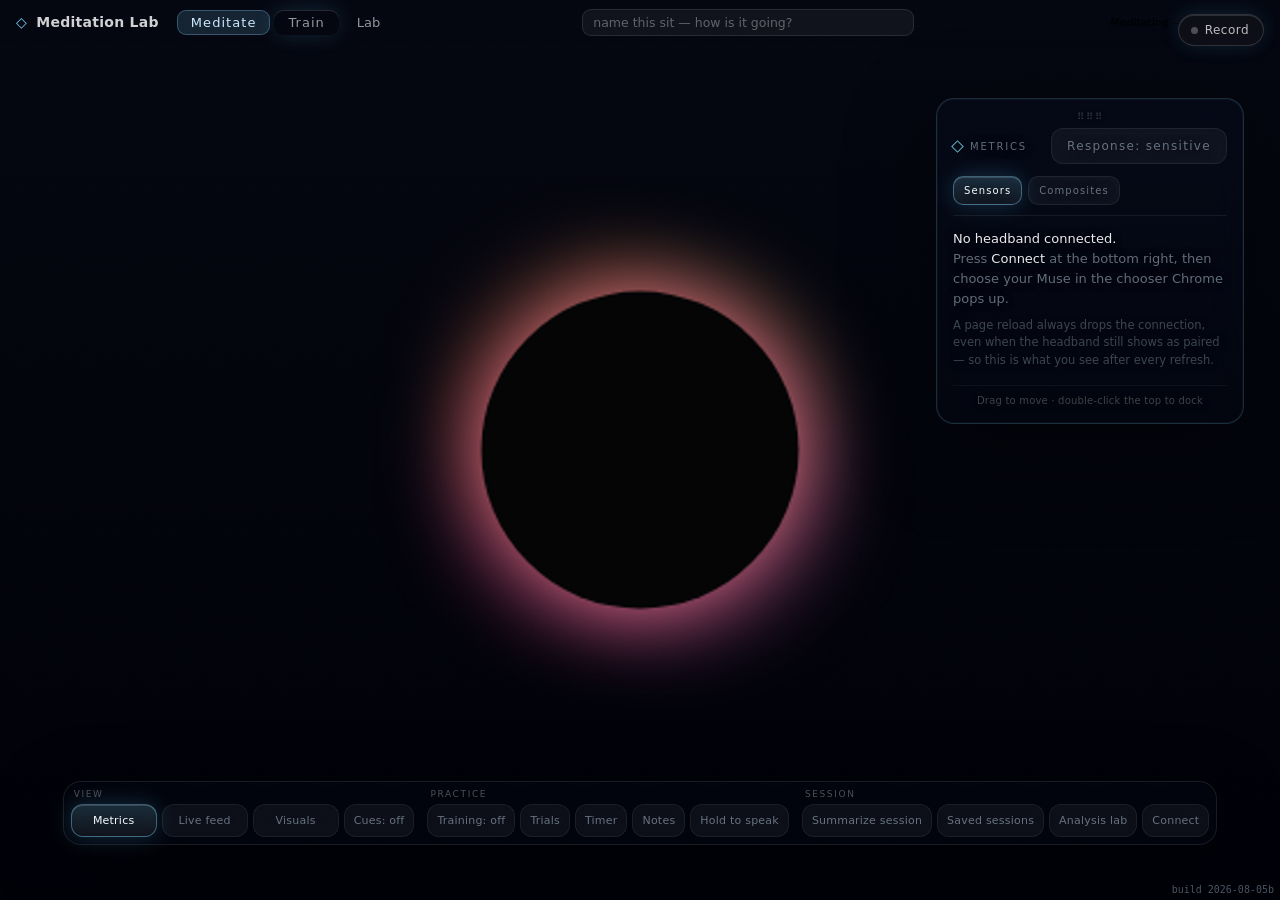
==== public/direct.html @ 6f343be6 "Train becomes one integrated layout, and a double tap means "strongly" on any state THE PANELS NO LO" ====
<!doctype html>
<html lang="en">
<head>
<meta charset="utf-8" />
<meta name="viewport" content="width=device-width, initial-scale=1, viewport-fit=cover" />
<title>Muse Zen Spike — Direct Bluetooth</title>
<link rel="stylesheet" href="app.css?v=2026-08-05b">
</head>
<body>
<!--
  THE APP BAR: a wordmark, and the three places this app has.
  Asked for repeatedly, and last reported as "the ui at the top is diff from everything else (doesn't
  carry to other page)" — which was exactly right: the lab grew this bar and the meditation screen did
  not, so the two pages looked like different products.

  MEDITATE and TRAIN are the same screen with training off and on. They are not separate pages, and
  presenting them as two tabs is honest about what changes: Train arms recording and shows the mark bar,
  Meditate is the visual alone. Anything else would be two copies of one screen to keep in step.
-->
<header id="appBar">
  <div class="brand"><span class="mark" aria-hidden="true">◇</span> Meditation Lab</div>
  <nav id="places">
    <button class="place" id="placeMeditate">Meditate</button>
    <button class="place" id="placeTrain">Train</button>
    <a class="place" href="lab.html" target="_blank" rel="noopener">Lab</a>
  </nav>
  <!--
    NAME THE SIT, ALWAYS ON SCREEN.

    Asked for: "a permanent area to label the whole sit. Not inside a panel that has to be opened —
    always on screen. The general note is how sits get named, so it must be as easy as marking."

    In the bar rather than in a panel because that is the whole point — it has to be reachable without
    a decision. One line here, and the longer reflection still has its textarea on the summary; both
    write ONE note, so the lab has one candidate name for the sit rather than two. See saveSitNoteFrom.
  -->
  <label id="sitLabelWrap" title="What is true of this whole sit? This is what names it in the lab.">
    <input id="sitLabel" placeholder="name this sit — how is it going?" maxlength="200"
      autocomplete="off" />
    <span id="sitLabelState" class="dim"></span>
  </label>
  <div id="barStatus" class="dim"></div>
</header>
<canvas id="gl"></canvas>
<div id="modeBar"></div>
<div id="patternBar"></div>
<div id="breathCue"></div>
<div id="markFlash"></div>
<div id="markPrompt">
  <div id="markPromptHead">marked at <b id="markStamp">0:00</b></div>
  <div id="markKinds"></div>
  <div id="markInputRow">
    <input id="markNote" placeholder="what's happening? how did it feel?" autocomplete="off" />
    <input id="markDur" placeholder="secs" inputmode="numeric" autocomplete="off" />
  </div>
  <div id="markHint">enter saves · esc saves without a note · 1-6 picks a kind</div>
</div>
<!-- Out of the way, and always in the same place. Recording is explicit now:
     it starts and stops when you say so, and stopping is what packages the sit. -->
<button id="recBtn" title="Start or stop recording this sit">Record</button>
<!-- The current instruction, large and central. A trial is only as good as the
     meditator's ability to actually follow it, and small grey text at the edge of a
     dark screen is not something you can read with barely-open eyes. -->
<!-- Probe response. Five options, one tap, digits 1-5 — it must be answerable
     without reading, because a probe that takes twenty seconds destroys the sit it is
     measuring. -->
<div id="armedBar" hidden></div>
<div id="probeHud" hidden>
  <div id="probeQ">Where was attention <em>just before</em> that sound?</div>
  <div id="probeOpts"></div>
  <div id="probeMeta"></div>
</div>
<div id="trialHud" hidden>
  <div id="trialCond"></div>
  <div id="trialInstr"></div>
  <div id="trialMeta"></div>
</div>
<div id="summary">
  <h2 id="summaryTitle">Session</h2>
  <div id="summaryBody"></div>
</div>
<div id="overlay">
  <div></div>
  <div id="statusStack">
    <div class="status hidden" id="status"></div>
  </div>

  <!-- The header and the Sensors/Composites switch are STATIC. They used to be part
     of the string assigned to #readout.innerHTML on every 250ms tick, which
     destroyed and recreated these two pills four times a second: hover flickered,
     and a click whose mousedown and mouseup straddled a rebuild landed on two
     different nodes and fired no click event at all. Only #readoutRows is
     regenerated now. -->
<div id="readout">
  <div id="readoutHead"><div id="readoutTitle">Metrics</div>
    <span class="pill" id="responseToggle" title="How fast the visual follows the signal">sensitive</span></div>
  <div id="viewSwitch">
    <span class="pill active" data-view="sensors">Sensors</span>
    <span class="pill" data-view="composites">Composites</span>
  </div>
  <!-- What the numbers are averaged over. Static, because it belongs to the panel rather than to any
       row, and because #readoutRows is rebuilt four times a second. It exists because 16-second
       averaging is a real limitation as well as a fix: a score that lags its cause by a quarter of a
       minute will be read wrongly by anyone who does not know it lags. -->
  <div id="readoutSpan"></div>
  <div id="readoutRows"></div>
</div>
  <!-- NOTES AS A PANEL THAT STAYS, not a modal that covers the sit.
       Asked for: "i want that to be something on the screen that maybe opens and stays there. like if i
       hit note, there's a space to add a note at t time, or add a general note. then when i click on it
       again, i see all that in the panel and can still add something new."
       It was a full-screen overlay over #summary, which meant writing a note hid the visual and the
       clock — so a note about what was happening had to be written after it stopped happening. -->
  <div id="notePanel" class="panelClosed">
    <div id="noteHead">Notes</div>
    <div id="noteBody">
      <textarea id="noteBox" placeholder="What's happening? (Ctrl+Enter to save)"></textarea>
      <div class="noteBar">
        <label class="noteAnchor"><input type="checkbox" id="noteAnchor"> stamp it at
          <b id="noteStamp">—</b></label>
        <span class="grow"></span>
        <button id="noteSave">Save</button>
      </div>
      <div id="noteList"></div>
      <!-- The arrow-key assignment used to live here and has moved into the mark bar, as asked:
           "the arrow key assignment makes much more sense from the Mark panel than the notes panel."
           It is a control over what the marks are; having it here meant opening the panel for
           writing prose in order to change a key that marks something else. -->

    </div>
  </div>
  <div id="dataPanel" class="panelClosed">
    <div id="dataToggle">Live feed</div>
    <div id="dataBody">
      <canvas id="chartCanvas" width="320" height="140"></canvas>
      <div id="legend"></div>
    </div>
  </div>
  <div style="display:flex;flex-direction:column;align-items:center">
    <!-- Three labelled groups, in the order the practice uses them: what you are
         looking at, what you are doing, and what happens to the sit afterwards. The
         labels earn their space — twelve unlabelled pills in a row is a list to be
         scanned every time rather than a place you learn. -->
    <div id="controls">
      <span class="pillGroup">
        <span class="groupLabel">View</span>
        <span class="pills">
          <span class="pill panelToggle active" id="btnMetrics">Metrics</span>
          <span class="pill panelToggle" id="btnFeed">Live feed</span>
          <span class="pill panelToggle" id="btnVisuals">Visuals</span>
          <!-- Response lives in the Metrics panel now, as asked: "maybe the sensitivity
               button can kinda go in the metrics". It also had to move. Three groups of
               pills needed ~1770px and a 1920px window offers 1728 after padding, so the
               bar was already over its budget and wrapped Session onto a second row at
               anything narrower — which is what "it looks all squished" was. This was the
               widest pill in it. -->
          <span class="pill" id="cueToggle">Cues: off</span>
        </span>
      </span>
      <span class="pillGroup">
        <span class="groupLabel">Practice</span>
        <span class="pills">
          <span class="pill" id="trainToggle">Training: off<kbd>&#8679;T</kbd></span>
          <span class="pill" id="trialsLink">Trials</span>
          <span class="pill" id="timerLink">Timer</span>
          <span class="pill" id="notesLink">Notes<kbd>N</kbd></span>
          <span class="pill" id="voiceNote">Hold to speak<kbd>space</kbd></span>
        </span>
      </span>
      <span class="pillGroup">
        <span class="groupLabel">Session</span>
        <span class="pills">
          <span class="pill" id="summaryLink">Summarize session</span>
          <span class="pill" id="sessionsLink">Saved sessions</span>
          <!-- The lab was reachable only by knowing to type lab.html into the address
               bar, which is not a way to reach anything. It is a separate page on
               purpose — it reads exported .zip archives from disk and never touches the
               live session — so this opens a new tab rather than navigating away from a
               sit that might be recording. -->
          <a class="pill" id="labLink" href="lab.html" target="_blank" rel="noopener">Analysis lab</a>
          <span class="pill" id="devToggle">Connect</span>
        </span>
      </span>
    <!-- Both popovers open from their pill in the bar, so nothing floats over the
           visualisation. The device buttons used to sit in the middle of the screen for
           the whole sit, when they are needed for ten seconds.

           They must stay OUT of #status: setStatus() overwrites that element's
           innerHTML, which is what once deleted these buttons from the DOM and made
           "Connect to Muse" unpressable. -->
      <div id="devices" class="popover" hidden>
        <button id="connect">Connect headband</button>
        <button id="connectStrap" class="secondary">+ heart strap</button>
        <!-- Hidden until the strap's accelerometer negotiation actually fails.
             It is a debugging affordance, not part of sitting down to meditate. -->
        <button id="copyStrapLog" class="secondary" hidden>copy strap log</button>

      </div>
      <div id="timerPicker" class="popover" hidden></div>
      <div id="trialPicker" class="popover" hidden></div>
    </div>
    <div id="hint"></div>
  </div>
</div>
<!--
  A VISIBLE FAILURE, INSTALLED FIRST.

  Twice in one day this app went completely dead — every panel, every key, the whole EEG path —
  because one top-level line in the inline script threw. Both times the report was "none of the
  panels open", because that is all there is to see: a throw during script evaluation stops the rest
  of the file silently, and the Bluetooth handshake has already succeeded by then so the headband
  still says connected.

  Silence is the actual defect. This handler runs before any module loads, so anything that throws
  later paints the reason on screen instead of leaving a mystery. It has no dependencies on purpose.
-->
<script>
(function () {
  /*
   * WHICH BUILD IS THIS?
   *
   * The question that has cost the most time in this project, by a wide margin. "The panels don't
   * open" has been reported against a build that demonstrably opens them, more than once, and there
   * was no way from either side to establish what the browser was actually running — so the
   * investigation kept starting from the wrong file.
   *
   * The stamp lives in THIS script rather than in app.js on purpose: it must survive the failure it
   * exists to diagnose. If app.js throws on its first line, everything else on the page is gone and
   * this corner still says which version threw.
   *
   * `document.lastModified` is the browser's own view of when it received the page, so a stale cache
   * shows an old date here while the version string still reads new — which is exactly the mismatch
   * that has been the root cause twice.
   */
  var BUILD = '2026-08-05b';
  window.__BUILD = BUILD;
  try {
    var stamp = document.createElement('div');
    stamp.id = 'buildStamp';
    stamp.style.cssText = 'position:fixed;right:6px;bottom:4px;z-index:99998;font:10px/1.3 '
      + 'ui-monospace,monospace;color:#4a5560;pointer-events:none;text-align:right';
    stamp.textContent = 'build ' + BUILD;
    stamp.title = 'page received ' + document.lastModified;
    (document.body || document.documentElement).appendChild(stamp);
  } catch (e) { /* a missing stamp must never be the thing that breaks the page */ }

  function show(what) {
    try {
      var el = document.getElementById('bootError');
      if (!el) {
        el = document.createElement('div');
        el.id = 'bootError';
        el.style.cssText = 'position:fixed;left:0;right:0;top:0;z-index:99999;background:#5a1420;'
          + 'color:#ffd9df;font:13px/1.5 system-ui,sans-serif;padding:10px 14px;'
          + 'border-bottom:1px solid #a33;white-space:pre-wrap';
        (document.body || document.documentElement).appendChild(el);
      }
      el.textContent = 'The app failed to start, so most of it will not work.\n' + what
        + '\n\nThis is almost always a stale cached file. Reload with Shift held, or clear the'
        + ' cache for this page. If it persists, the message above names the exact line.';
    } catch (e) { /* nothing left to try */ }
  }
  window.addEventListener('error', function (e) {
    show((e && e.message ? e.message : 'unknown error')
      + (e && e.filename ? '\n  at ' + e.filename + ':' + e.lineno : ''));
  });
  window.addEventListener('unhandledrejection', function (e) {
    show('An async failure: ' + ((e && e.reason && e.reason.message) || e.reason || 'unknown'));
  });
}());
</script>
<script src="dsp.js?v=2026-08-05b"></script>
<!-- A fake headband, only when the URL asks for it (?sim=1). See simdevice.js: it exists so
     "the panels do not open" can be told apart from "the headband is not streaming". -->
<script src="simdevice.js?v=2026-08-05b"></script>
<script src="clockcheck.js?v=2026-08-05b"></script>
<script src="selfcheck.js?v=2026-08-05b"></script>
<script src="viz-core.js?v=2026-08-05b"></script>
<script src="visual.js?v=2026-08-05b"></script>
<script src="chart.js?v=2026-08-05b"></script>
<script src="summary.js?v=2026-08-05b"></script>
<script src="cues.js?v=2026-08-05b"></script>
<script src="metrics.js?v=2026-08-05b"></script>
<script src="markers.js?v=2026-08-05b"></script>
<script src="polar.js?v=2026-08-05b"></script>
<script src="record.js?v=2026-08-05b"></script>
<script src="export.js?v=2026-08-05b"></script>
<script src="labels.js?v=2026-08-05b"></script>
<script src="trials.js?v=2026-08-05b"></script>
<script src="probes.js?v=2026-08-05b"></script>
<script src="panels.js?v=2026-08-05b"></script>
<!-- Only for handing a finished sit to the lab's inbox; the app never reads lab data. -->
<script src="labstore.js?v=2026-08-05b"></script>
<script src="app.js?v=2026-08-05b"></script>
</body>
</html>
---- public/app.css ----
/*
 * Styles for the live app (direct.html).
 *
 * Extracted verbatim from a <style> block inside direct.html, which had grown to 517 lines inside a
 * 4,630-line page. Nothing here changed in the move: same rules, same order, same specificity, so
 * the cascade is identical.
 *
 * The reason for moving it is the same reason the script moved. A single file containing markup,
 * styles and 3,900 lines of logic cannot be reviewed, diffed or reasoned about in pieces, and every
 * failure in it presents identically — as a blank app.
 */
  :root {
    --glass: rgba(7, 13, 27, .54);
    --glass-soft: rgba(12, 21, 42, .42);
    --glass-line: rgba(130, 219, 255, .18);
    --glass-line-hot: rgba(130, 219, 255, .38);
    --text-main: rgba(235,246,255,.88);
    --text-muted: rgba(202,222,238,.48);
  }
  html, body { margin: 0; height: 100%; overflow: hidden; background: #03050b;
    font-family: Inter, ui-sans-serif, -apple-system, BlinkMacSystemFont, "Segoe UI", system-ui, sans-serif; }
  #gl { position: fixed; inset: 0; width: 100%; height: 100%; display: block; }
  /* #overlay is a full-screen flex container, so its own box covers the entire
     canvas. It MUST NOT receive pointer events itself, or its dead space eats
     every click aimed at anything painted beneath it — which is exactly what
     happened to the mode pills: they had handlers and a pointer cursor, and did
     nothing, because #overlay comes later in the DOM and swallowed the clicks.
     Its children opt back in individually. */
  #overlay { position: fixed; inset: 0; pointer-events: none;
    display: flex; flex-direction: column; align-items: center; justify-content: space-between; padding: 5vmin; }
  #overlay > * { pointer-events: auto; }
  .status { color: var(--text-main); font-size: 14px;
    letter-spacing: .08em; text-align: center; text-shadow: 0 1px 12px rgba(0,0,0,.6);
    background: var(--glass); padding: 10px 18px; border-radius: 16px;
    border: 1px solid var(--glass-line); box-shadow: 0 0 0 1px rgba(255,255,255,.035) inset, 0 18px 70px rgba(0,0,0,.35);
    backdrop-filter: blur(18px) saturate(125%); -webkit-backdrop-filter: blur(18px) saturate(125%);
    transition: opacity .6s; max-width: 80vw; }
  .status.hidden { opacity: 0; }
  /* One understated readout — small, translucent, no card/pill chrome.
     Plain-English content (calm, brainwaves, breathing, noise, timer). */
  /* TOP-anchored, not bottom-anchored. Bottom anchoring with a content-driven height
     meant the panel's top — and the Sensors/Composites tabs on it — moved whenever the
     row count changed. Anchoring the top fixes the tabs in place AND lets the panel
     grow downward, so it needs no inner scrollbar for the row counts that actually
     occur. The max-height is only a backstop against a short window. */
  #readout { position: absolute; right: 4vmin; top: 11vmin;
    max-height: calc(100vh - 11vmin - 96px); overflow-y: auto;
    /* 274, not 250. Left-aligning the rows means the three columns need fixed widths to
       line up, and measured they need 90 + 64 + 93 plus gaps — which did not fit 250 and
       wrapped the wider values onto a second line. Widths taken from the real widest
       label ("HRV (RMSSD)", 89px) and value ("deeply settled", 93px) rather than guessed. */
    width: 274px; padding: 15px 16px;
    /* LEFT-ALIGNED, as asked. The panel sits at the right of the SCREEN, which is why
       its contents were right-aligned too — but that makes every row start at a different
       x and a column of labels becomes something to scan rather than read. The panel's
       position on screen and the alignment inside it are separate decisions. */
    text-align: left; color: var(--text-muted); font-size: 13px; font-variant-numeric: tabular-nums;
    line-height: 1.9; text-shadow: 0 1px 8px rgba(0,0,0,.7);
    background: linear-gradient(180deg, var(--glass), rgba(5, 8, 18, .34));
    border: 1px solid var(--glass-line); border-radius: 18px;
    box-shadow: 0 0 0 1px rgba(255,255,255,.035) inset, 0 24px 90px rgba(0,0,0,.38);
    backdrop-filter: blur(18px) saturate(125%); -webkit-backdrop-filter: blur(18px) saturate(125%);
    opacity: 0; transition: opacity .45s, transform .35s, visibility .45s; z-index: 8; }
  #readout.show { opacity: 1; }
  #readout.panelClosed { opacity: 0; transform: translateY(10px); pointer-events: none; visibility: hidden; }
  #readout b { color: rgba(255,255,255,.92); font-weight: 500; }
  /* Quiet, and always present. A caveat that only appears when things are going badly gets read as an
     error; this one is a permanent property of the measurement and should look like one. */
  #readoutSpan { font-size: 10px; letter-spacing: .06em; text-transform: uppercase;
    color: rgba(255,255,255,.34); margin: 2px 0 8px; line-height: 1.4; }
  #readoutSpan.settling { color: rgba(255,214,140,.75); }
  /* The "nothing is connected" message. A sentence, not a table: rows of dashes read as four broken
     sensors rather than as an absent device, and the difference matters — one is a fault to chase and
     the other is a button to press. Narrower line-height than the rows, because this is prose. */
  .rNote { line-height: 1.55; padding: 2px 0 4px; color: var(--text-muted); }
  .rNoteDim { display: inline-block; margin-top: 7px; opacity: .6; font-size: 11.5px; }
  /* Opens upward from its pill. Absolute inside the bar's stacking context so it
     never overlaps the visual, which is the whole reason these moved. */
  .popover { position: absolute; bottom: 100%; margin-bottom: 10px; display: flex;
    gap: 8px; padding: 10px; border-radius: 12px; background: rgba(16,18,26,.94);
    border: 1px solid rgba(255,255,255,.14); backdrop-filter: blur(10px);
    z-index: 40; flex-wrap: wrap; max-width: min(560px, 90vw); }
  .popover[hidden] { display: none; }
  /* A popover with nothing in it must not paint.
     This was the "mysterious black dot": #timerPicker is empty until the first time
     it is opened (renderTimerPicker fills it on demand), so an empty 22x22 box —
     padding plus border, dark background, 12px radius — sat at the popover origin
     looking exactly like a stray dot on the devices panel.
     Note `:empty` is whitespace-sensitive and so does NOT cover #devices, whose
     markup has indentation between the buttons — that case is handled in JS by
     never leaving the panel without content. */
  .popover:empty { display: none; }
  /* PANEL GRIP — the strip you drag a panel by.
     Every floating panel here is positioned at a fixed corner, and with seven of them
     the combinations that overlap outnumber anything worth hand-tuning in CSS: Live
     feed opened directly over its own pill, and the training clock landed under the
     Record button. So the panels move.
     Faint by default and legible on hover: it must be findable when looked for and
     invisible when sitting. */
  .panelGrip { cursor: grab; user-select: none; touch-action: none;
    display: flex; align-items: center; justify-content: center; gap: 3px;
    height: 14px; margin: -4px 0 4px; opacity: .22; transition: opacity .2s;
    font: 10px/1 ui-monospace, monospace; letter-spacing: 2px;
    color: rgba(255,255,255,.85); }
  .panelGrip::before { content: '⠿⠿⠿'; }
  .panelGrip:hover { opacity: .7; }
  .dragging { cursor: grabbing; transition: none !important; }
  .dragging .panelGrip { cursor: grabbing; opacity: .7; }
  /* "Drag to move · Double-click to dock", along the foot of the panel as in the mockup. The grip's
     tooltip said this already, which is a hint you can only read by hovering a strip you do not know
     is there. Quiet enough to ignore for a whole sit, and it fades up with the panel's own hover. */
  .panelHint { margin-top: 11px; padding-top: 8px; font-size: 10px; line-height: 1.4;
    text-align: center; letter-spacing: .02em; color: rgba(255,255,255,.30);
    border-top: 1px solid rgba(255,255,255,.06); opacity: .8; transition: opacity .2s; }
  #readout:hover .panelHint, #dataPanel:hover .panelHint { opacity: 1;
    color: rgba(255,255,255,.42); }
  /* DOCKED: flush to a side, so the corners on that side stop pretending to float. The panel keeps its
     own width — docking is about which edge it belongs to, not about filling the screen, and a panel
     that grew on docking would cover the visual it exists to sit beside. */
  [data-docked] { border-radius: 14px; }
  [data-docked="left"] { border-top-left-radius: 0; border-bottom-left-radius: 0;
    border-left-color: transparent; }
  [data-docked="right"] { border-top-right-radius: 0; border-bottom-right-radius: 0;
    border-right-color: transparent; }
  /* A docked panel is a fixture rather than something floating over the sit, so it earns a little more
     contrast: it is being read deliberately, not glanced at. */
  [data-docked] { background: rgba(9,12,24,.90); }
  .popoverNote { font-size: 12px; line-height: 1.45; max-width: 240px;
    color: rgba(255,255,255,.7); }
  #timerPicker { display: flex; gap: 8px; }
  #timerPicker button { font-size: 13px; padding: 8px 16px;
    background: rgba(255,255,255,.12); color: rgba(255,255,255,.85); }
  #hint { display: none; }
  kbd { background: rgba(255,255,255,.12); border-radius: 4px; padding: 1px 5px; font-size: 11px; }
  button { pointer-events: auto; font: inherit; font-size: 15px; letter-spacing: .08em;
    padding: 14px 28px; border-radius: 14px; border: 1px solid var(--glass-line-hot); cursor: pointer;
    background: linear-gradient(180deg, rgba(134,225,255,.22), rgba(255,255,255,.08));
    color: var(--text-main); box-shadow: 0 0 22px rgba(102,211,255,.16), 0 1px 0 rgba(255,255,255,.14) inset; }
  button:disabled { opacity: .5; cursor: default; }
  /* The heart strap is a genuinely optional second device, so its button is
     visually secondary — quieter than "Connect to Muse", which is the one thing
     a first-time user must find. */
  button.secondary { font-size: 13px; padding: 10px 18px; letter-spacing: .06em;
    background: rgba(255,255,255,.07); border-color: var(--glass-line);
    box-shadow: none; color: var(--text-dim, rgba(255,255,255,.7)); }
  button.secondary:hover { background: rgba(255,255,255,.13); color: var(--text-main); }
  /* Device controls stay reachable for the WHOLE session, not just at startup:
     you need two devices, they can be connected in either order, and either can
     drop out and need reconnecting mid-sit. */
  #statusStack { display: flex; flex-direction: column; align-items: center; gap: 12px; }
  /* `hidden` MUST WIN, always.
     The attribute works only through the UA's `[hidden] { display: none }`, which any
     author rule setting `display` overrides — and `#devices { display: flex }` is an ID
     selector, so it beat `.popover[hidden] { display: none }` outright. The device panel
     was therefore never hideable: `hidden` was set correctly and had no effect, which is
     why clicking Connect a second time appeared to do nothing.
     Declared once, globally, because the next element to grow a `display` rule would
     have reintroduced this silently. */
  [hidden] { display: none !important; }
  #devices { display: flex; gap: 10px; align-items: center; flex-wrap: wrap; justify-content: center; }
  #devices button.linked { font-size: 12px; padding: 8px 14px; letter-spacing: .06em;
    background: rgba(255,255,255,.05); border-color: var(--glass-line); box-shadow: none;
    color: rgba(255,255,255,.62); cursor: default; }
  #devices button.linked.warn { color: #ffc98a; border-color: rgba(255,201,138,.4); }
  /* The breath-direction fix, inline in the Breath row's label. Quiet: it is needed
     once per way of wearing the strap, not once per sit. */
  .rFix { margin-left: 6px; font-size: 9px; letter-spacing: .06em; cursor: pointer;
    padding: 1px 5px; border-radius: 6px; border: 1px solid rgba(255,255,255,.18);
    color: rgba(255,255,255,.45); }
  .rFix:hover { color: rgba(255,255,255,.9); border-color: rgba(255,255,255,.45); }
  /* Breath sits in the SAME bar column as every other metric, so the rows line
     up — but centred rather than filling from the left. Middle is the turnaround
     (or a held breath), the in-breath pushes right of centre and the out-breath
     pushes left. A 0..100 left-to-right fill would render an exhale as a low
     score, which is a different claim entirely. */
  .rBarC { position: relative; width: 64px; height: 5px; border-radius: 5px;
    background: rgba(255,255,255,.11); flex: none; overflow: hidden; }
  .rBarC::before { content: ''; position: absolute; left: 50%; top: -2px; bottom: -2px;
    width: 1px; background: rgba(255,255,255,.45); }
  .rBarC i { position: absolute; top: 0; bottom: 0; display: block; border-radius: 5px;
    transition: width .25s linear, left .25s linear, right .25s linear; }
  .rBarC i.rt { left: 50%; background: linear-gradient(90deg, rgba(134,225,255,.55), rgba(190,240,255,.95)); }
  .rBarC i.lf { right: 50%; background: linear-gradient(270deg, rgba(167,139,250,.5), rgba(205,190,255,.9)); }
  /* A held breath reads as STOPPED, not as a bar that happens not to be moving.
     Draining the colour is the honest rendering: the chest is somewhere specific
     (so the width stays) but nothing is happening (so the glow goes). */
  .rBarC i.held { background: rgba(255,255,255,.34); }
  /* Which sensor the breath came from. Quiet, because it is provenance, not a
     reading — but present, because chest motion and an inference from beat timing
     are not the same quality of number and should not look identical. */
  .rLabel em { font-style: normal; opacity: .45; font-size: 9px; letter-spacing: .04em; }
  #voiceNote.rec { background: rgba(255,90,90,.22); border-color: rgba(255,120,120,.6);
    color: #ffd9d9; }
  /* A visible seam between clusters, without drawing a hard line through the bar. */
  /* The collapsed device control. Quiet, and it reports state so the sit can be
     started without expanding it: "Connect" vs "2 linked". */
  #devToggle { align-self: center; }
  /* THE ONE CONTROL YOU MUST FIND ON A FRESH PAGE. Fourteen pills, all styled alike, and exactly one
     of them is the thing standing between you and a working app. A ring rather than a fill: a filled
     red pill reads as an error state or a stop button, and this is neither — it is the way in.
     The glow is what carries it on a near-black background; the border alone is too quiet at this
     size, which is the whole reason it went unnoticed. */
  #devToggle.needed { color: #ffd4d9; border-color: rgba(255,110,130,.85);
    box-shadow: 0 0 0 1px rgba(255,110,130,.45), 0 0 14px rgba(255,80,105,.30); }
  #devToggle.needed:hover { border-color: rgba(255,150,165,.95);
    box-shadow: 0 0 0 1px rgba(255,150,165,.6), 0 0 18px rgba(255,80,105,.42); }
  /* `linked` wins: once the headband is on there is nothing to prompt for, and the two rules must not
     both paint or the pill would be red AND green. Ordered after `needed` so specificity is equal and
     source order decides — the same reason renderDevToggle() clears one flag as it sets the other. */
  #devToggle.linked { color: #bfe9c9; border-color: rgba(150,230,180,.4); box-shadow: none; }
  .pillGroup { display: inline-flex; flex-direction: column; gap: 5px; align-items: flex-start; }
  .pillGroup .pills { display: inline-flex; gap: 6px; align-items: center; flex-wrap: wrap; }
  /* Quiet, because a group label is orientation rather than a control. */
  .groupLabel { font-size: 9px; letter-spacing: .18em; text-transform: uppercase;
    color: rgba(255,255,255,.3); padding-left: 3px; }
  /* NO DIVIDER RULE between groups. It reads as a separator on one row and as a stray
     vertical line at the START of a wrapped row, which is part of why the bar looked
     broken rather than merely tall. The group labels already do the separating. */
  .pillGroup + .pillGroup { margin-left: 10px; }
  #recBtn { position: fixed; top: 14px; right: 16px; z-index: 60; cursor: pointer;
    font: 500 12px/1 Inter, system-ui, sans-serif; letter-spacing: .04em;
    padding: 9px 14px 9px 26px; border-radius: 999px; color: rgba(255,255,255,.82);
    background: rgba(20,22,30,.72); border: 1px solid rgba(255,255,255,.16);
    backdrop-filter: blur(8px); }
  #recBtn::before { content: ''; position: absolute; left: 12px; top: 50%;
    width: 7px; height: 7px; margin-top: -3.5px; border-radius: 50%;
    background: rgba(255,255,255,.3); }
  #recBtn.on { color: #ffdede; border-color: rgba(255,110,110,.5); background: rgba(52,20,24,.75); }
  /* Only the LIVE state pulses. A pulsing dot that does not mean "recording" is
     worse than no dot, because it trains you to ignore it. */
  #recBtn.on::before { background: #ff5f5f; animation: recPulse 2s ease-in-out infinite; }
  #recBtn.warn { border-color: rgba(255,200,110,.6); color: #ffe2ac; }
  @keyframes recPulse { 0%,100% { opacity: 1 } 50% { opacity: .35 } }
  /* Note composer, inside the overlay panel. */
  #dimGrid { margin-top: 18px; display: flex; flex-direction: column; gap: 7px; }
  .dimRow { display: flex; align-items: center; gap: 5px; }
  .dimLabel { width: 66px; flex: none; font-size: 12px; opacity: .75; cursor: help; }
  /* The 1-end and the 5-end, so a digit means something without hovering. Quieter than
     the digits themselves: they orient the row, they are not what you are choosing. */
  .dimPole { font-size: 10px; opacity: .42; white-space: nowrap; }
  /* FIXED WIDTH on the low pole so the digit columns line up down the grid. The words
     differ in length ("waterfall" against "transparent"), and without this each row's 1
     started somewhere else — which turns a grid you can scan into four separate rows.
     An explicit `.lo` class, NOT `:first-of-type`: the row's first span is .dimLabel, so
     :first-of-type matched that instead and silently did nothing. */
  .dimPole.lo { width: 74px; text-align: right; flex: none; }
  .dimDot { min-height: 26px; min-width: 26px; justify-content: center; font-size: 11px;
    padding: 0 8px; border-radius: 8px; }
  /* The chosen anchor, in words. A digit alone drifts in meaning between sits; the
     phrase is what keeps "4" meaning the same thing in week six. */
  .dimWord { font-size: 11px; opacity: .5; margin-left: 8px; min-height: 14px;
    overflow: hidden; text-overflow: ellipsis; white-space: nowrap; }
  /* Trial instruction overlay. Centred and large, and it must never intercept a
     click — the pills underneath it stay reachable. */
  #trialHud { position: fixed; left: 50%; top: 12vh; transform: translateX(-50%);
    z-index: 55; text-align: center; pointer-events: none; max-width: min(560px, 88vw); }
  #trialHud[hidden] { display: none; }
  #trialCond { font: 600 12px/1.4 Inter, system-ui, sans-serif; letter-spacing: .14em;
    text-transform: uppercase; color: rgba(255,255,255,.5); }
  #trialInstr { font: 400 25px/1.35 Inter, system-ui, sans-serif; margin-top: 8px;
    color: #f2f4f8; text-shadow: 0 2px 24px rgba(0,0,0,.8); }
  #trialMeta { margin-top: 10px; font: 11px/1.5 ui-monospace, monospace;
    color: rgba(255,255,255,.4); letter-spacing: .04em; }
  /* The settling period is visibly discounted, so it is obvious that this stretch is
     not being measured and there is time to actually change what you are doing. */
  #trialHud.settling #trialInstr { opacity: .5; }
  #trialHud.settling #trialMeta::after { content: ' · settling, not counted'; }
  /* The probe overlay DOES take clicks, unlike the trial instruction — it is the one
     thing on screen that must be answered. */
  #probeHud { position: fixed; left: 50%; top: 50%; transform: translate(-50%, -50%);
    z-index: 70; text-align: center; max-width: min(620px, 92vw);
    background: rgba(10,12,20,.93); border: 1px solid rgba(255,255,255,.18);
    border-radius: 18px; padding: 22px 24px; backdrop-filter: blur(14px); }
  #probeHud[hidden] { display: none; }
  #probeQ { font: 400 18px/1.4 Inter, system-ui, sans-serif; color: #f2f4f8; }
  #probeQ em { font-style: normal; text-decoration: underline; text-decoration-color: rgba(255,255,255,.35); }
  #probeOpts { display: flex; flex-direction: column; gap: 7px; margin-top: 16px; }
  #probeOpts button { display: flex; gap: 10px; align-items: baseline; text-align: left;
    font: inherit; font-size: 14px; padding: 9px 13px; border-radius: 10px; cursor: pointer;
    background: rgba(255,255,255,.07); color: inherit; border: 1px solid rgba(255,255,255,.14); }
  #probeOpts button:hover { background: rgba(255,255,255,.14); }
  #probeOpts b { font: 600 12px/1.4 ui-monospace, monospace; opacity: .5; min-width: 12px; }
  #probeOpts span.h { font-size: 11.5px; opacity: .5; margin-left: 4px; }
  #probeMeta { margin-top: 12px; font: 11px/1.5 ui-monospace, monospace;
    color: rgba(255,255,255,.38); }
  /* The armed tap category, always visible while training so it is never a guess
     which key does what. */
  /* VERTICALLY CENTRED on the left, not anchored to the bottom.
     The vocabulary grew from three transitions to nine categories, so this column is
     now ~265px tall and `bottom: 92px` ran it straight up into the controls bar — the
     last two chips sat on top of the Practice group. Centred, it clears the training
     clock above and the bar below at any ordinary window height, and max-height keeps
     it inside a short one. Draggable either way; this is just a sane starting point. */
  /* THE MARKERS RAIL. A fixed width, and that is a bug fix rather than a preference: a fixed-position
     element with no width shrinks to fit its widest content, and the arrow-key legend that moved in here
     ("C = Concentrating · A = Naturally concentrated · ...") is one long line — so the bar stretched
     most of the way across the screen and its translucent panel showed through the metrics panel on the
     other side. 272px is the mockup's left column.
     It also now reads as one panel rather than a floating stack of pills, because it holds a heading, a
     list and a setting, and those need something to belong to. */
  #armedBar { position: fixed; left: 16px; top: 50%; transform: translateY(-50%);
    width: 272px; max-height: 74vh; overflow-y: auto; z-index: 45; display: flex;
    flex-direction: column; gap: 5px; font: 11px/1.4 Inter, system-ui, sans-serif;
    padding: 10px 12px 12px; border-radius: 14px;
    background: rgba(8,10,20,.72); border: 1px solid rgba(255,255,255,.09);
    backdrop-filter: blur(9px); -webkit-backdrop-filter: blur(9px); }
  #armedBar[hidden] { display: none; }
  /* NOTHING IN THE RAIL SHRINKS. It is a flex column with a bounded height once docked, and flex items
     shrink before a container scrolls — so the ten category rows were being squeezed to a few unreadable
     pixels each and the arrow editor pushed out of the bottom, rather than the rail scrolling as it was
     told to. Every child keeps its natural height and #armedBar's own overflow-y does the work. */
  #armedBar > * { flex-shrink: 0; }
  /* Transparent against the rail rather than each carrying its own dark box — ten stacked translucent
     boxes over a translucent panel is what made these read as stripes over the visual. */
  #armedBar .a { padding: 5px 9px; border-radius: 7px; border: 1px solid transparent;
    background: none; color: rgba(255,255,255,.68); cursor: pointer;
    white-space: nowrap; overflow: hidden; text-overflow: ellipsis; }
  #armedBar .a:hover { background: rgba(255,255,255,.07); color: rgba(255,255,255,.92); }
  /* The double-tap gesture, said under the key it belongs to. */
  #armedBar .a i { font-style: italic; font-size: 10px; }
  #armedBar .a b { font-family: ui-monospace, monospace; opacity: .8; margin-right: 6px; }
  /* nowrap on the pill, or "PROBES OFF" breaks across two lines in the docked rail and the hint becomes
     three lines of shouting at the top of the panel. */
  .armedHint { font-size: 10px; letter-spacing: .12em; text-transform: uppercase;
    color: rgba(255,255,255,.38); padding: 0 2px 3px; }
  .armedHint .rFix { white-space: nowrap; }
  .armedHint b { font-family: ui-monospace, monospace; color: rgba(255,255,255,.6); }
  /* The double-tap, said once for all ten rather than repeated on each. */
  .armedNote { font-size: 10.5px; line-height: 1.45; color: rgba(255,255,255,.45);
    padding: 7px 2px 0; }
  .armedNote b { color: rgba(255,255,255,.72); }
  #armedBar .a.hot { color: #dfe6ff; border-color: rgba(125,211,252,.38);
    background: rgba(125,211,252,.12); }
  #sumNote { width: 100%; min-height: 70px; resize: vertical; font: inherit; font-size: 13px;
    padding: 8px 10px; border-radius: 8px; background: rgba(255,255,255,.06);
    color: inherit; border: 1px solid rgba(255,255,255,.16); }
  #noteBox { width: 100%; min-height: 78px; resize: vertical; font: inherit; font-size: 13px;
    padding: 8px 10px; border-radius: 8px; background: rgba(255,255,255,.06);
    color: inherit; border: 1px solid rgba(255,255,255,.16); }
  .noteBar { display: flex; align-items: center; gap: 10px; margin: 8px 0 16px; }
  .noteBar .grow { flex: 1; }
  .noteAnchor { display: flex; align-items: center; gap: 6px; font-size: 12px; opacity: .8;
    cursor: pointer; user-select: none; }
  .noteItem { padding: 9px 0; border-bottom: 1px solid rgba(255,255,255,.07);
    display: flex; gap: 10px; align-items: flex-start; font-size: 13px; }
  .noteItem .noteWhen { font: 11px/1.6 ui-monospace, monospace; opacity: .55;
    min-width: 62px; flex: none; }
  .noteItem .noteText { flex: 1; white-space: pre-wrap; word-break: break-word; }
  .noteItem .noteX { flex: none; cursor: pointer; opacity: .35; padding: 0 4px;
    background: none; border: 0; color: inherit; font: inherit; }
  .noteItem .noteX:hover { opacity: .9; }
  /* Saved-session rows inside the summary overlay. */
  .sesRow { display: flex; align-items: center; gap: 10px; padding: 8px 0;
    border-bottom: 1px solid rgba(255,255,255,.07); font-size: 13px; }
  .sesRow .sesWhen { flex: 1; min-width: 0; }
  .sesRow .sesMeta { opacity: .55; font-size: 11px; }
  .sesRow button { font: inherit; padding: 4px 10px; border-radius: 6px; cursor: pointer;
    background: rgba(255,255,255,.09); color: inherit; border: 1px solid rgba(255,255,255,.16); }
  .sesRow button.danger { opacity: .5; }
  .sesLabel { width: 100%; max-width: 340px; margin: 4px 0 2px; font: inherit;
    font-size: 12px; padding: 4px 7px; border-radius: 6px; color: inherit;
    background: rgba(255,255,255,.05); border: 1px solid rgba(255,255,255,.12); }
  .sesLabel:focus { outline: none; border-color: var(--glass-line-hot);
    background: rgba(255,255,255,.09); }
  a { color: inherit; }

  /* Data visualization — a collapsible graph of everything over time. */
  #dataPanel { position: absolute; left: 4vmin; bottom: calc(5vmin + 70px);
    width: clamp(292px, 29vw, 430px); padding: 14px;
    color: var(--text-muted); font-size: 12px; opacity: 0; transition: opacity .45s, transform .35s, visibility .45s;
    background: linear-gradient(180deg, var(--glass), rgba(5,8,18,.30));
    border: 1px solid var(--glass-line); border-radius: 18px;
    box-shadow: 0 0 0 1px rgba(255,255,255,.035) inset, 0 24px 90px rgba(0,0,0,.35);
    backdrop-filter: blur(18px) saturate(125%); -webkit-backdrop-filter: blur(18px) saturate(125%);
    z-index: 8; }
  /* The notes panel. Left side, opposite the metrics readout, so both can be open at once — the whole
     point of it not being a modal is that a note gets written while the thing it describes is on
     screen. Draggable like the rest; see DRAGGABLE_PANELS in app.js. */
  #notePanel { position: absolute; left: 4vmin; top: 11vmin; width: 340px; max-width: 42vw;
    max-height: calc(100vh - 11vmin - 110px); overflow-y: auto; padding: 14px;
    color: var(--text-muted); font-size: 12.5px;
    background: linear-gradient(180deg, var(--glass), rgba(5,8,18,.32));
    border: 1px solid var(--glass-line); border-radius: 18px;
    box-shadow: 0 0 0 1px rgba(255,255,255,.035) inset, 0 24px 90px rgba(0,0,0,.38);
    backdrop-filter: blur(18px) saturate(125%); -webkit-backdrop-filter: blur(18px) saturate(125%);
    opacity: 0; transition: opacity .35s, transform .3s, visibility .35s; z-index: 9; }
  #notePanel.show { opacity: 1; }
  #notePanel.panelClosed { opacity: 0; transform: translateY(10px); pointer-events: none;
    visibility: hidden; }
  #noteHead { letter-spacing: .16em; text-transform: uppercase; font-size: 10px;
    color: var(--text-muted); margin-bottom: 10px; }
  #notePanel textarea { width: 100%; min-height: 70px; resize: vertical; font: inherit;
    font-size: 12.5px; padding: 9px 10px; border-radius: 10px; color: inherit;
    background: rgba(255,255,255,.05); border: 1px solid rgba(255,255,255,.13); }
  #notePanel .noteBar { display: flex; align-items: center; gap: 8px; margin: 8px 0 4px; }
  #notePanel .grow { flex: 1 1 auto; }
  #notePanel button { font: inherit; font-size: 12px; padding: 6px 14px; border-radius: 9px;
    cursor: pointer; color: #cbe9ff; background: rgba(125,211,252,.16);
    border: 1px solid rgba(125,211,252,.4); }
  #notePanel .noteAnchor { display: flex; align-items: center; gap: 5px; font-size: 11.5px; }
  #noteList { margin-top: 8px; max-height: 34vh; overflow-y: auto; }
  #dataPanel.show { opacity: 1; }
  #dataPanel.panelClosed { opacity: 0; transform: translateY(10px); pointer-events: none; visibility: hidden; }
  #dataToggle { cursor: pointer; user-select: none; letter-spacing: .16em; margin-bottom: 10px;
    text-transform: uppercase; font-size: 10px; color: var(--text-muted); }
  #dataToggle:hover { color: rgba(255,255,255,.9); }
  #chartCanvas { display: block; width: 100%; height: 140px; background:
    linear-gradient(rgba(255,255,255,.055) 1px, transparent 1px) 0 50% / 100% 50%,
    radial-gradient(circle at 82% 62%, rgba(128,231,255,.15), transparent 22%),
    rgba(1,4,13,.62); border: 1px solid rgba(255,255,255,.06); border-radius: 12px; }
  #legend { display: flex; flex-wrap: wrap; gap: 7px 13px; margin-top: 11px; max-width: 100%; }
  /* What the vertical axis means. flex-basis 100% so it takes its own line under the
     swatches instead of wrapping into them, and quiet enough that it reads as a caption
     rather than as another series. */
  #chartScale { flex: 0 0 100%; margin-top: 9px; padding-top: 8px;
    border-top: 1px solid rgba(255,255,255,.07); font-size: 10.5px; line-height: 1.5;
    color: rgba(255,255,255,.45); }
  .legendItem { display: flex; align-items: center; gap: 5px; cursor: pointer;
    user-select: none; font-size: 11px; letter-spacing: .06em; transition: opacity .2s; }
  .legendItem.off { opacity: .3; }
  .legendItem .swatch { width: 8px; height: 8px; border-radius: 50%; display: inline-block;
    box-shadow: 0 0 9px currentColor; }
  .tierMark, #tierKey { display: none; }
  #viewSwitch { display: flex; gap: 6px; justify-content: flex-start; margin-bottom: 11px; padding-bottom: 10px;
    border-bottom: 1px solid rgba(255,255,255,.07); }
  /* FIXED HEIGHT, and this is load-bearing rather than cosmetic.
     #readout is anchored by its BOTTOM with a content-driven height, so any change
     in row count moved the panel's top — and with it the Sensors/Composites switch.
     Sensors renders 9 rows and Composites 11, which moved the tabs 54px vertically:
     twice the pill's own height. So clicking Composites shifted the tabs out from
     under the cursor, and the click landed on nothing. A strap connecting mid-sit
     did the same thing to whatever you were reaching for. Constant height, scroll
     when it overflows, and the header never moves. */
  /* No fixed height any more: the panel is top-anchored, so the rows can grow
     downward without moving the header, and a scrollbar at ordinary row counts was
     the visible cost of the previous approach. */
  #readoutRows { overflow: visible; }
  #viewSwitch .pill { min-height: 27px; font-size: 10px; padding: 0 10px; border-radius: 10px; }
  #whatsThis { text-decoration: underline; cursor: pointer; }

  /* Visual-mode pills, top centre — light, clickable, unobtrusive.
     The explicit z-index keeps them above #overlay rather than relying on DOM
     order, so re-ordering the markup can't silently make them unclickable again. */
  #modeBar { position: absolute; top: 3.5vmin; left: 50%; transform: translate(-50%, -10px);
    z-index: 10; display: flex; flex-direction: column; gap: 8px;
    width: min(920px, 90vw); max-height: 176px; overflow-y: auto;
    padding: 9px; border: 1px solid var(--glass-line); border-radius: 18px;
    background: rgba(5,10,22,.46); box-shadow: 0 0 0 1px rgba(255,255,255,.035) inset, 0 18px 70px rgba(0,0,0,.35);
    backdrop-filter: blur(18px) saturate(125%); -webkit-backdrop-filter: blur(18px) saturate(125%);
    opacity: 0; pointer-events: none; transition: opacity .45s, transform .35s; }
  #modeBar.show.open { opacity: 1; pointer-events: auto; transform: translate(-50%, 0); }
  .modeRow { display: flex; align-items: center; gap: 8px; flex-wrap: wrap; justify-content: center; }
  .modeRowTitle { min-width: 96px; text-align: right; color: rgba(202,222,238,.54);
    font-size: 10px; letter-spacing: .12em; text-transform: none; }
  .pill { min-height: 34px; display: inline-flex; align-items: center; justify-content: center;
    font-size: 12px; letter-spacing: .11em; padding: 0 15px; border-radius: 12px;
    border: 1px solid rgba(255,255,255,.07); background: rgba(255,255,255,.045);
    color: var(--text-muted); cursor: pointer;
    user-select: none; transition: background .25s, color .25s, border-color .25s, box-shadow .25s;
    backdrop-filter: blur(8px); -webkit-backdrop-filter: blur(8px); white-space: nowrap; }
  .pill:hover { color: rgba(255,255,255,.92); }
  /* The lab pill is a real <a> so it can open in a new tab, keeping a recording sit
     alive. `a { color: inherit }` above already handles the colour; this only removes
     the underline so it sits in the bar like every other pill. */
  a.pill { text-decoration: none; }
  .pill.active { color: #f7fbff; border-color: var(--glass-line-hot);
    background: linear-gradient(180deg, rgba(134,225,255,.18), rgba(255,255,255,.06));
    box-shadow: 0 0 22px rgba(102,211,255,.20), 0 1px 0 rgba(255,255,255,.14) inset; }
  #patternBar { position: absolute; top: calc(3.5vmin + 194px); left: 50%; transform: translateX(-50%);
    z-index: 10; display: none; gap: 7px; }
  #patternBar.show { display: flex; }
  #breathCue { position: absolute; top: 50%; left: 50%; transform: translate(-50%, -50%);
    color: rgba(255,255,255,.42); font-size: 13px; letter-spacing: .22em;
    text-transform: uppercase; pointer-events: none; opacity: 0; transition: opacity .8s; }
  #breathCue.show { opacity: 1; }

  /* Session summary overlay */
  #summary { position: fixed; inset: 0; z-index: 20; display: none;
    background: rgba(4,6,14,.9); backdrop-filter: blur(16px); -webkit-backdrop-filter: blur(16px);
    flex-direction: column; align-items: center; justify-content: center; gap: 20px; padding: 6vmin;
    color: rgba(255,255,255,.85); text-align: center; overflow-y: auto; }
  #summary.show { display: flex; }
  #summary h2 { font-weight: 400; font-size: 20px; letter-spacing: .06em; margin: 0;
    color: rgba(255,255,255,.75); }
  #summaryLines { max-width: 560px; font-size: 15px; line-height: 1.85; }
  #summaryTrace { border-radius: 10px; background: rgba(255,255,255,.04); }
  #summaryChannels { display: flex; gap: 18px; flex-wrap: wrap; justify-content: center;
    font-size: 11px; color: rgba(255,255,255,.55); }
  .chStat { display: flex; flex-direction: column; align-items: center; gap: 5px; }
  .chBarOuter { width: 8px; height: 54px; border-radius: 4px; background: rgba(255,255,255,.08);
    position: relative; overflow: hidden; }
  .chBarFill { position: absolute; bottom: 0; left: 0; right: 0; border-radius: 4px; }
  #ratingRow { display: flex; gap: 10px; }
  #ratingRow .pill { font-size: 15px; padding: 12px 20px; }
  .subtle { color: rgba(255,255,255,.45); font-size: 13px; max-width: 480px; line-height: 1.7; }

  /* Training mode: a visible clock so you can make mental notes of when
     things happen, plus a marker affordance. Off by default — a clock is a
     distraction unless you are deliberately gathering data. */
  /* THE ELAPSED CLOCK IS GONE. It was a large 0:00 in the corner whose only other
     content was the "press M to mark" hint, which now sits at the top of the armed-tap
     panel with the keys it describes. A running clock is a thing to watch, which is the
     opposite of what a sit needs, and the Record pill already shows elapsed time for
     anyone who wants it. */
  #markFlash { position: fixed; inset: 0; pointer-events: none; opacity: 0;
    background: radial-gradient(circle at 50% 50%, rgba(255,255,255,.16), transparent 62%);
    transition: opacity .45s; z-index: 15; }
  #markFlash.on { opacity: 1; transition: opacity .05s; }
  .markRow { display: flex; gap: 8px; align-items: center; width: 100%;
    max-width: 620px; margin-bottom: 8px; }
  .markRow .stamp { font-variant-numeric: tabular-nums; opacity: .6; font-size: 12px; min-width: 42px; }
  /* A tap's own label, where an M-mark has a picker. Fixed width so the note fields below
     each other line up — a ragged column of inputs is hard to read down. */
  .markRow .markWhat { font-size: 12px; min-width: 132px; opacity: .92; }
  .markRow select, .markRow input { font: inherit; font-size: 13px; padding: 7px 10px;
    border-radius: 8px; border: none; background: rgba(255,255,255,.10);
    color: rgba(255,255,255,.92); }
  .markRow input { flex: 1; }
  .markRow select { background: rgba(255,255,255,.10); }
  /* THE OPEN LIST of a native <select> is drawn by the platform, not by this page's
     styles, so a light inherited `color` produces white text on the OS's white menu —
     which is what made the trial prompts unreadable. Every option needs an explicit
     dark-on-light pair, and `color-scheme: dark` asks the platform for a dark menu
     where it supports one. */
  select { color-scheme: dark; }
  select option { background: #16181f; color: #eef1f6; }

  /* Inline marker prompt — appears the instant M is pressed, so the note is
     written at the moment rather than recalled later. Kept visually quiet:
     it must not feel like an alarm going off mid-sit. */
  #markPrompt { position: fixed; left: 50%; bottom: 12vmin; transform: translateX(-50%);
    z-index: 18; display: none; flex-direction: column; gap: 10px; align-items: center;
    padding: 18px 22px; border-radius: 16px; min-width: min(560px, 88vw);
    background: rgba(10,12,22,.80); backdrop-filter: blur(14px); -webkit-backdrop-filter: blur(14px);
    box-shadow: 0 6px 40px rgba(0,0,0,.45); }
  #markPrompt.show { display: flex; }
  #markPromptHead { font-size: 12px; letter-spacing: .12em; text-transform: uppercase;
    color: rgba(255,255,255,.45); }
  #markPromptHead b { color: rgba(255,255,255,.85); font-variant-numeric: tabular-nums; }
  #markKinds { display: flex; gap: 6px; flex-wrap: wrap; justify-content: center; }
  #markKinds .pill { font-size: 11px; padding: 5px 11px; }
  #markInputRow { display: flex; gap: 8px; width: 100%; }
  #markNote { flex: 1; font: inherit; font-size: 15px; padding: 11px 14px; border-radius: 10px;
    border: none; background: rgba(255,255,255,.12); color: rgba(255,255,255,.95); }
  #markNote::placeholder { color: rgba(255,255,255,.35); }
  #markDur { width: 96px; font: inherit; font-size: 14px; padding: 11px 12px; border-radius: 10px;
    border: none; background: rgba(255,255,255,.10); color: rgba(255,255,255,.9); }
  #markHint { font-size: 11px; color: rgba(255,255,255,.35); letter-spacing: .04em; }

  /* Readout rows: label, tier light, level bar, value. The bar is the
     "what am I even looking at" fix — a bare number is hard to read at a
     glance, a filled bar is not. */
  #readoutHead { display: flex; align-items: center; justify-content: space-between; gap: 10px; margin-bottom: 12px; }
  #readoutTitle { display: flex; align-items: center; gap: 8px; color: var(--text-muted);
    font-size: 10px; letter-spacing: .18em; text-transform: uppercase; }
  #readoutTitle::before { content: ""; width: 7px; height: 7px; border: 1px solid #80e7ff;
    transform: rotate(45deg); opacity: .75; }
  /* Three columns: label, bar, value. The value column must be allowed to GROW —
     it was a fixed 34px, so any text value containing a space ("73 bpm", "30 ms",
     "6/min in") wrapped inside its own cell onto a second line. The label column
     gives up the space instead. */
  /* Label first at a FIXED width, then the bar, then the value — so all three columns
     line up down the panel instead of each row being packed toward the right edge. */
  .rRow { display: grid; grid-template-columns: 90px 64px minmax(34px, 1fr);
    align-items: center; gap: 8px; justify-content: start; min-height: 27px; }
  /* Never wraps: a two-line label breaks the one-row-per-metric invariant the readout
     depends on, and an ellipsis is a smaller loss than a row that changes height.
     (`//` is not a CSS comment — writing one here silently swallowed this whole rule.) */
  .rLabel { opacity: .72; white-space: nowrap; overflow: hidden; text-overflow: ellipsis; }
  .rBar { width: 64px; height: 5px; border-radius: 5px; background: rgba(255,255,255,.11);
    overflow: hidden; flex: none; }
  .rBar i { display: block; height: 100%; border-radius: 5px; transition: width .25s linear;
    box-shadow: 0 0 10px currentColor; }
  /* nowrap keeps a value on one line; max-width + ellipsis stops an unexpectedly
     long one (a raw BLE error message, say) running off the edge of the panel. */
  .rVal { min-width: 26px; max-width: 128px; text-align: left; color: rgba(255,255,255,.92);
    font-weight: 500; white-space: nowrap; overflow: hidden; text-overflow: ellipsis; }
  .rRow.primary .rLabel { color: rgba(255,255,255,.95); opacity: 1; }

  /* MIND / BODY / SIGNAL.
     Three genuinely different kinds of claim — an interpreted score, a physical quantity, and the
     quality of the measurement — where there used to be one flat list of a dozen rows in no order.
     The third is the one that earns the space: grouping "this electrode is not touching your head"
     with "Calm" is how a fit problem gets read as a state of mind.
     Small, spaced, and in the same blue as the wordmark, so a heading is unmistakably not a reading.
     The first one has no top margin, or the panel opens with a gap above its first word. */
  .rGroup { font-size: 9.5px; letter-spacing: .14em; text-transform: uppercase;
    color: rgba(125,211,252,.72); margin: 14px 0 5px; }
  .rGroup:first-child { margin-top: 2px; }
  /* Bookkeeping about the session rather than readings about the meditator — the visual's name, the
     timer, the mark count. Separated by a rule instead of a heading, because a heading over them
     would be claiming they are a fourth kind of measurement. */
  .rSession { margin-top: 13px; padding-top: 9px;
    border-top: 1px solid rgba(255,255,255,.08); }
  .rSession .rLabel { opacity: .5; }

  /* Tier lights. Colour, not just a symbol, so the confidence of a score is
     legible without reading anything. */
  .tierLight { width: 7px; height: 7px; border-radius: 50%; flex: none; }
  .tier-solid { background: #6ee7a8; box-shadow: 0 0 5px rgba(110,231,168,.7); }
  .tier-moderate { background: #f2c879; box-shadow: 0 0 5px rgba(242,200,121,.55); }
  .tier-speculative { background: transparent; border: 1px solid rgba(255,255,255,.4); }
  #tierLegend { display: none; }
  #tierLegend.show { display: none; }
  #tierLegend .li { display: flex; align-items: center; gap: 4px; }
  #tierLegend .more { text-decoration: underline; cursor: pointer; }

  /* ---- The app bar ----------------------------------------------------------------
     Matches lab.html exactly, because the complaint was that it did not: two pages with different
     chrome read as two products. Above the canvas and out of the visual's way — it is 44px of a screen
     that is otherwise entirely given to the visualisation. */
  #appBar { position: fixed; top: 0; left: 0; right: 0; height: 44px; z-index: 20;
    display: flex; align-items: center; gap: 18px; padding: 0 16px;
    background: linear-gradient(180deg, rgba(5,8,18,.82), rgba(5,8,18,0));
    pointer-events: none; }
  #appBar .brand, #appBar #places, #appBar #sitLabelWrap { pointer-events: auto; }

  /* ---- MEDITATE IS A DIFFERENT SCREEN FROM TRAIN ---------------------------------------------
     Reported as "the meditate page and train is the same thing", and it was: the flag armed recording
     and showed the mark bar while every panel and number stayed put. From ROADMAP, on why this is the
     right axis to differentiate on — feedback "shouldn't feel like a game or a score to chase — it's
     closer to a mirror than a meter."

     So Meditate is the mirror: the visual, and as close to nothing else as is safe. A number on screen
     is a thing to check, and checking is the opposite of sitting. `display: none` rather than an opacity
     fade, so nothing is faintly legible enough to squint at.

     THE CONTROL BAR STAYS, faded almost out and legible again on hover or keyboard focus. Hiding it
     would leave a screen with no way back, which is a worse failure than an austere one. */
  /* ---- TRAIN IS ONE INTEGRATED LAYOUT ------------------------------------------------------------
     "I don't just want sticky panels. I want it to look integrated. So the panels don't hide info
     anymore. All info has a better home."

     Pinning the panels to the edges was not enough, because the visual still covered the whole viewport
     underneath them — so every panel was hiding part of it, and the timeline was a small box floating
     over the middle. Nothing was actually given a place; things were stacked.

     Train is now a set of regions that do not overlap at all:

         +---------------------------------------------------------------+
         | app bar: wordmark, places, name this sit                      |
         +----------------+--------------------------------+-------------+
         | markers        |  the visual                    |  metrics    |
         | categories,    |                                |  mind       |
         | this sit's     +--------------------------------+  body       |
         | marks, arrows  |  the timeline, with the marks  |  signal     |
         +----------------+--------------------------------+-------------+
         | controls: view · practice · session                           |
         +---------------------------------------------------------------+

     The canvas is inset to the centre cell rather than covering the screen — see the note on resize() in
     visual.js — and the timeline is a band at the foot of that cell. Closing the timeline gives its
     height back to the visual instead of revealing what was hidden behind it, because nothing was.

     The widths are named here so the canvas inset and the panel widths cannot disagree; a mismatch would
     put the visual a few pixels under a panel, which is the exact thing this replaces. */
  body.training { --railW: 272px; --metricsW: 274px; --feedH: 196px;
    --edge: calc(var(--controlsH, 104px) + 5vmin + 14px); }
  /* BORDER-BOX ON THE THREE DOCKED REGIONS, because app.css has no global box-sizing reset (only
     lab.html does). Without it `width: 272px` plus 12px padding and a 1px border renders 298px, so each
     panel was 26px wider than the number the canvas inset was computed from — and the visual ran under
     both columns and under the timeline by exactly that much. The whole point of naming the widths is
     that the canvas and the panels agree, and content-box quietly broke the agreement. */
  body.training #armedBar:not([data-dragged]),
  body.training #readout:not([data-dragged]),
  body.training #dataPanel:not([data-dragged]) { box-sizing: border-box; }

  /* THE VISUAL, in the centre cell.
     SIZED EXPLICITLY, not with `width: auto` and four insets. A <canvas> is a REPLACED element, so
     `width: auto` resolves to its intrinsic size — the bitmap that resize() just set — and the box
     becomes over-constrained, at which point `right` is ignored outright. It read as the inset silently
     not applying: left and bottom landed, right and bottom did not, and the visual ran under the metrics
     column exactly as before. Computing the width and height from the same variables the panels use is
     what keeps the three in agreement. */
  body.training #gl {
    top: 44px; left: var(--railW); bottom: var(--edge);
    width: calc(100vw - var(--railW) - var(--metricsW));
    height: calc(100vh - 44px - var(--edge)); }
  /* With the timeline open, the visual gives up exactly the band's height — and nothing is revealed
     underneath it, because nothing was under it. */
  body.training.feedOpen #gl { height: calc(100vh - 44px - var(--edge) - var(--feedH) - 10px); }
  /* With a panel closed, the visual takes that column back rather than leaving a gap. */
  body.training:not(.metricsOpen) #gl { width: calc(100vw - var(--railW)); }
  body.training.feedOpen:not(.metricsOpen) #gl { width: calc(100vw - var(--railW)); }

  /* THE TIMELINE, a band across the centre cell. Not floating, not over anything. */
  body.training #dataPanel:not([data-dragged]) {
    position: fixed; left: var(--railW); right: var(--metricsW);
    bottom: var(--edge); top: auto; width: auto; height: var(--feedH);
    transform: none; border-radius: 14px; }
  body.training:not(.metricsOpen) #dataPanel:not([data-dragged]) { right: 0; }
  body.training #dataPanel:not([data-dragged]).panelClosed { transform: translateY(10px); }
  /* THE BAND LAYS ITSELF OUT, rather than the chart being given a computed height. The panel holds a
     title, the chart, the series key and the line saying what the vertical axis means — and subtracting a
     guessed 42px for the rest left the caption hanging below the band's own edge, cut in half. Flex all
     the way down: the fixed parts take what they need and the canvas takes the remainder, so nothing
     overflows however long the caption gets. */
  body.training #dataPanel:not([data-dragged]) { display: flex; flex-direction: column; }
  body.training #dataPanel:not([data-dragged]) #dataBody { flex: 1 1 auto; min-height: 0;
    display: flex; flex-direction: column; gap: 6px; }
  body.training #dataPanel:not([data-dragged]) #chartCanvas { width: 100%; height: auto;
    flex: 1 1 auto; min-height: 40px; }
  body.training #dataPanel:not([data-dragged]) #legend { flex: 0 0 auto; margin-top: 0;
    max-height: 52px; overflow-y: auto; }
  /* No drag hint on a docked band, and no grip: it is furniture here rather than something to arrange. */
  body.training #dataPanel:not([data-dragged]) .panelHint { display: none; }

  /* ---- TRAIN IS A LAYOUT, NOT A PILE OF FLOATING PANELS -----------------------------------------
     Asked for: "I liked the permanently docked panels idea in the train mode rather than floating."
     Right, and floating was the wrong default for the screen that is an instrument: the metrics panel
     and the markers rail are both read for the whole sit, so having to arrange them first is work in
     front of the work. They now come up docked against the edges, between the app bar and the controls
     — the mockup's shape.

     `:not([data-dragged])` is what keeps this honest. Panels.place writes inline left/top and stamps
     data-dragged on any panel the practitioner has moved themselves, and an inline style beats the
     stylesheet — so a deliberate drag still wins, and double-clicking the grip to release a panel puts
     it back to this docked default rather than to a floating position nobody chose.

     Meditate is unaffected: it hides both panels outright. */
  body.training #readout:not([data-dragged]) {
    top: 44px; right: 0; bottom: var(--edge); width: var(--metricsW);
    max-height: none; height: auto;
    border-top-right-radius: 0; border-bottom-right-radius: 0; border-right-color: transparent;
    background: rgba(9,12,24,.90); }
  body.training #armedBar:not([data-dragged]) {
    top: 44px; left: 0; bottom: var(--edge); width: var(--railW); transform: none;
    max-height: none; height: auto;
    border-top-left-radius: 0; border-bottom-left-radius: 0; border-left-color: transparent;
    background: rgba(9,12,24,.90); }
  /* Narrow screens keep the floating behaviour: two docked columns on a phone leave nothing in the
     middle for the visual, which is the thing they are there to sit beside. */
  @media (max-width: 900px) {
    body.training #readout:not([data-dragged]),
    body.training #armedBar:not([data-dragged]) {
      top: 11vmin; bottom: auto; height: auto; max-height: 62vh; border-radius: 18px; }
    body.training #armedBar:not([data-dragged]) { top: 50%; transform: translateY(-50%); }
  }

  body.meditating #readout,
  body.meditating #dataPanel,
  body.meditating #armedBar,
  body.meditating #patternBar { display: none !important; }
  /* EXCEPT BEFORE A CONNECTION. The metrics panel is also where a fresh page says "No headband
     connected — press Connect", and hiding it unconditionally would recreate the defect that message
     exists for: an app that is working perfectly and says nothing about why the screen is empty. The
     mirror goes bare once there is something to mirror. */
  body.meditating.preflight #readout { display: block !important; }
  /* AND THE CONTROL BAR STAYS AT FULL STRENGTH BEFORE A CONNECTION. The device buttons live inside it,
     so fading it on the first screen makes connecting a hunt — and the whole point of the austerity is
     that it belongs to a sit that is already under way, not to setting one up. */
  body.meditating.preflight #controls { opacity: 1; }
  body.meditating.preflight #appBar { opacity: 1; }
  body.meditating #controls { opacity: .14; transition: opacity .45s ease; }
  body.meditating #controls:hover,
  body.meditating #controls:focus-within { opacity: 1; }
  /* The wordmark and the sit name recede too — they are the only text left on screen, and text is what
     the eye goes to. Both come back on hover, like the controls. */
  body.meditating #appBar { opacity: .45; transition: opacity .45s ease; }
  body.meditating #appBar:hover, body.meditating #appBar:focus-within { opacity: 1; }
  /* Record stays reachable at full strength. A sit worth sitting is a sit worth keeping, and hunting
     for the button is exactly the sort of fumbling that ends a settled state. */
  body.meditating #recBtn { opacity: .9; }
  /* NAME THE SIT. Quiet until touched — it is on screen for the whole sit, so it must not compete
     with the visual. `margin-left: auto` puts it after the places and before the status, and it is
     the only flexible item in the bar so it takes the slack. */
  #sitLabelWrap { margin-left: auto; display: flex; align-items: center; gap: 8px;
    flex: 0 1 340px; min-width: 0; }
  #sitLabel { flex: 1 1 auto; min-width: 0; font: inherit; font-size: 12.5px; padding: 5px 10px;
    border-radius: 9px; color: rgba(255,255,255,.88);
    background: rgba(255,255,255,.05); border: 1px solid rgba(255,255,255,.10);
    transition: background .18s, border-color .18s; }
  #sitLabel::placeholder { color: rgba(255,255,255,.34); }
  #sitLabel:hover { background: rgba(255,255,255,.08); }
  #sitLabel:focus { outline: none; background: rgba(255,255,255,.11);
    border-color: rgba(125,211,252,.45); }
  #sitLabelState { font-size: 10.5px; flex: 0 0 auto; white-space: nowrap; }
  /* The bar is 44px and the name is the first thing to give up room on a phone, where the visual
     matters more and the summary's textarea is still there for it. */
  @media (max-width: 720px) { #sitLabelWrap { display: none; } }
  /* The arrow-key assignment, now inside the mark bar. Its own line under the categories, separated,
     because it is a setting rather than one of the things you press. */
  /* The arrow-key assignment, now inside the mark rail. Its own block under the categories, separated,
     because it is a setting rather than one of the things you press. `min-width: 0` so its long legend
     wraps inside the rail instead of widening it — see the note on #armedBar's fixed width. */
  /* THIS SIT'S MARKS, in the rail. A row per mark: when, what, a note field and a delete. The note field
     is on its own line because a 272px rail cannot hold a time, a label, a button and a text box across,
     and truncating the label would defeat the point of showing what the mark was. */
  #markList { flex: 0 0 auto; min-width: 0; margin-top: 10px; padding-top: 10px;
    border-top: 1px solid rgba(255,255,255,.09); max-height: 34vh; overflow-y: auto; }
  .markListEmpty { font-size: 11px; line-height: 1.5; color: rgba(255,255,255,.4); }
  .markRow { display: grid; grid-template-columns: auto 1fr auto; gap: 4px 8px;
    align-items: center; padding: 5px 0; border-bottom: 1px solid rgba(255,255,255,.05); }
  .markRow:last-child { border-bottom: none; }
  .markWhen { font: 11px ui-monospace, monospace; color: rgba(255,255,255,.5);
    font-variant-numeric: tabular-nums; }
  .markKind { font-size: 11.5px; color: rgba(255,255,255,.78); overflow: hidden;
    text-overflow: ellipsis; white-space: nowrap; }
  .markX { grid-column: 3; background: none; border: none; cursor: pointer; padding: 0 4px;
    font-size: 14px; line-height: 1; color: rgba(255,255,255,.35); }
  .markX:hover { color: #ff8f8f; }
  .markNote { grid-column: 1 / -1; width: 100%; font: inherit; font-size: 11.5px;
    padding: 4px 7px; border-radius: 6px; color: rgba(255,255,255,.88);
    background: rgba(255,255,255,.05); border: 1px solid rgba(255,255,255,.10); }
  .markNote::placeholder { color: rgba(255,255,255,.3); }
  .markNote:focus { outline: none; border-color: rgba(125,211,252,.45);
    background: rgba(255,255,255,.10); }
  .arrowEditor { flex: 0 0 auto; min-width: 0; margin-top: 10px; padding-top: 10px;
    border-top: 1px solid rgba(255,255,255,.09); }
  /* Four slots across, glyph over box. Beside each other they wrapped into two rows in a 272px rail,
     which made the pairing between an arrow and its letter ambiguous. */
  .arrowRow { display: flex; gap: 10px; }
  .arrowSlot { display: flex; flex-direction: column; align-items: center; gap: 4px; flex: 1 1 0;
    cursor: pointer; }
  /* THE GLYPH, ACTUALLY VISIBLE. At 15px in a faint monospace fallback these disappeared on a phone —
     "the arrows don't show" — and they are the only thing identifying which box is which. */
  .arrowGlyph { font: 17px/1 ui-sans-serif, system-ui, sans-serif; color: #cbe9ff; opacity: .95; }
  .arrowEditor input { width: 100%; box-sizing: border-box; text-align: center;
    text-transform: uppercase; font: 13px ui-monospace, monospace;
    background: rgba(255,255,255,.07); color: rgba(255,255,255,.92);
    border: 1px solid rgba(255,255,255,.16); border-radius: 6px; padding: 5px 0; }
  .arrowEditor input:focus { outline: none; border-color: rgba(125,211,252,.5);
    background: rgba(255,255,255,.12); }
  /* Legible over the visual. This was an inline opacity of .6, which is fine on a solid panel and not
     on a translucent one floating over a bright bloom — the instruction for a control is not worth
     having if it cannot be read while sitting in front of it. */
  .arrowHelp { font-size: 11px; line-height: 1.5; margin-top: 9px;
    color: rgba(255,255,255,.62); }
  #appBar .brand { font-size: 14px; font-weight: 600; letter-spacing: .02em;
    color: rgba(255,255,255,.82); }
  #appBar .brand .mark { color: #7dd3fc; margin-right: 4px; }
  #appBar #barStatus { margin-left: auto; font-size: 11px; }
  #places { display: flex; gap: 4px; }
  .place { font: inherit; font-size: 13px; padding: 5px 14px; border-radius: 9px; cursor: pointer;
    background: none; border: none; text-decoration: none; color: rgba(255,255,255,.58); }
  .place:hover { background: rgba(255,255,255,.07); color: rgba(255,255,255,.88); }
  .place.here { background: rgba(125,211,252,.14); color: #cbe9ff;
    box-shadow: inset 0 0 0 1px rgba(125,211,252,.30); }
  /* The readout sits below the bar rather than under it. */
  #readout, #notePanel { top: calc(44px + 6vmin); }

  /* A real, clickable control bar. Keyboard shortcuts still work, but nothing
     is keyboard-ONLY — shortcuts you have to remember are not discoverable. */
  #controls { display: flex; gap: 8px; flex-wrap: wrap; justify-content: center; align-items: flex-start;
    opacity: 0; transition: opacity .6s; margin-bottom: 10px; padding: 8px;
    border: 1px solid rgba(255,255,255,.09); border-radius: 18px;
    background: rgba(5,8,18,.58); backdrop-filter: blur(18px); -webkit-backdrop-filter: blur(18px);
    box-shadow: 0 18px 70px rgba(0,0,0,.42);; position: relative; }
  #controls.show { opacity: 1; }
  /* VISIBLE FROM LOAD, and this is not a style preference.
     The device buttons live inside this bar, and the bar used to stay at opacity 0
     until connect() succeeded — so the only way to reach Connect was to have already
     connected. Third time an affordance for connecting has been unreachable in this
     project, and the first two were also "it is in the DOM, so it is fine".
     Pre-connect the other pills are harmless: they open panels that say there is no
     data yet, which is true and better than a blank screen. */
  #controls { opacity: 1; }
  #controls .pill kbd { margin-left: 5px; opacity: .5; font-size: 9px; }
  #controls .pill { text-transform: none; letter-spacing: .08em; }
  #controls .pill.panelToggle { min-width: 78px; }
  /* THE BAR MUST FIT ON ONE ROW. Fourteen pills across three labelled groups need
     ~1600px, and wrapping Session onto its own line is what read as the layout being
     broken. Below that width the pills tighten rather than the bar reflowing — smaller
     text is a much smaller cost than a control moving to a different row. */
  @media (max-width: 1660px) {
    #controls .pill { font-size: 11.5px; letter-spacing: .05em; padding: 0 11px;
      min-height: 31px; }
    #controls .pill.panelToggle { min-width: 66px; }
    .pillGroup .pills { gap: 5px; }
    .pillGroup + .pillGroup { margin-left: 7px; }
    #controls { gap: 6px; padding: 7px; }
  }
  @media (max-width: 1320px) {
    #controls .pill { font-size: 11px; letter-spacing: .02em; padding: 0 9px; }
    #controls .pill kbd { display: none; }
  }
  #controls .pill.mark { background: linear-gradient(180deg, rgba(134,225,255,.16), rgba(255,255,255,.06));
    color: rgba(255,255,255,.95); }
  #controls .pill.mark:hover { background: rgba(255,255,255,.18); }
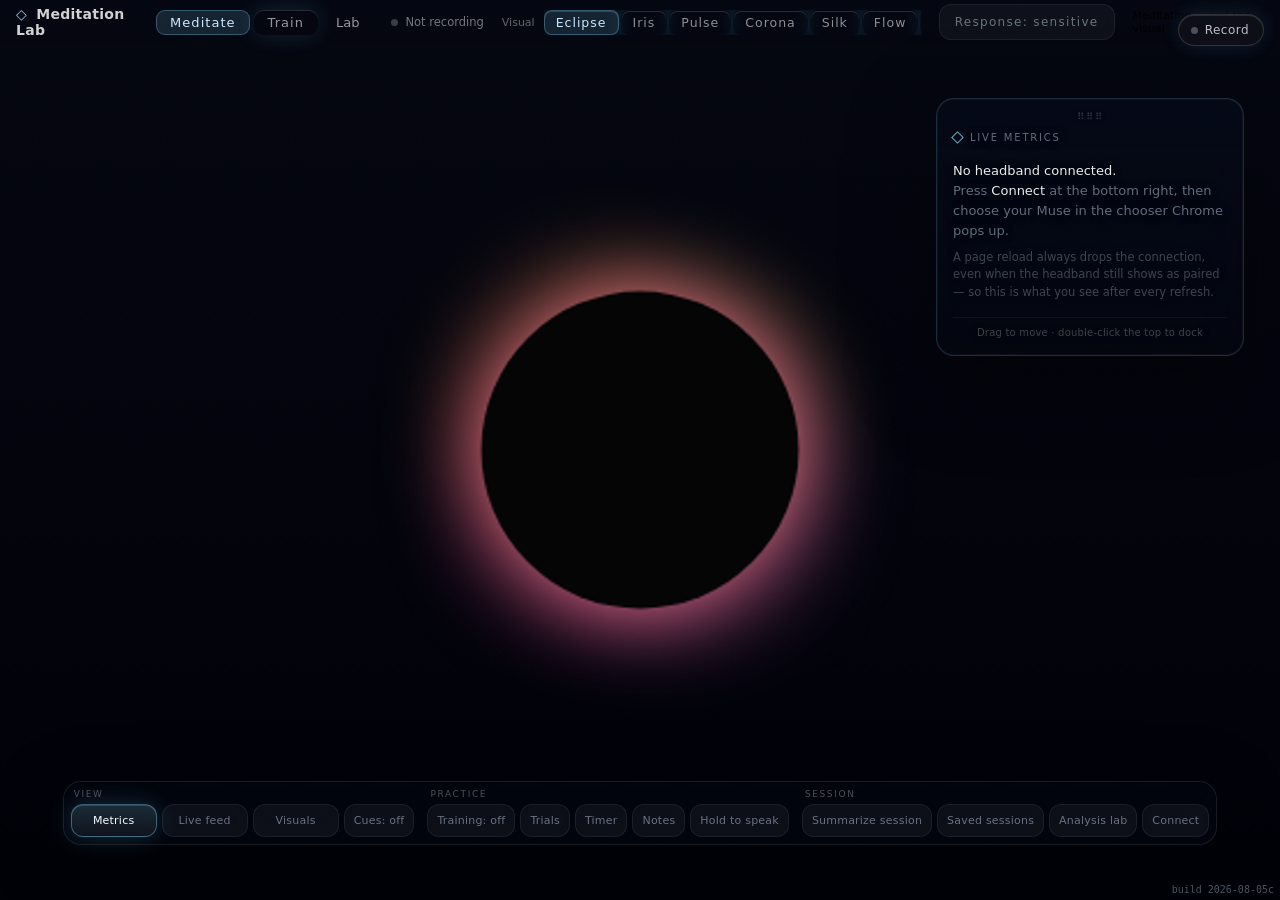
==== commit ede0ba4f: "Execute the mockup: modes in the bar, one metrics panel, Flow solid on a fixed axis SENSORS AND COMP" ====
--- a/public/direct.html
+++ b/public/direct.html
@@ -4,7 +4,7 @@
 <meta charset="utf-8" />
 <meta name="viewport" content="width=device-width, initial-scale=1, viewport-fit=cover" />
 <title>Muse Zen Spike — Direct Bluetooth</title>
-<link rel="stylesheet" href="app.css?v=2026-08-05b">
+<link rel="stylesheet" href="app.css?v=2026-08-05c">
 </head>
 <body>
 <!--
@@ -34,13 +34,30 @@
     a decision. One line here, and the longer reflection still has its textarea on the summary; both
     write ONE note, so the lab has one candidate name for the sit rather than two. See saveSitNoteFrom.
   -->
-  <label id="sitLabelWrap" title="What is true of this whole sit? This is what names it in the lab.">
-    <input id="sitLabel" placeholder="name this sit — how is it going?" maxlength="200"
-      autocomplete="off" />
-    <span id="sitLabelState" class="dim"></span>
-  </label>
+  <!-- WHETHER THIS IS BEING RECORDED, as a dot rather than a sentence. From the mockup, where it reads
+       "Live session" beside the wordmark: the one piece of state worth knowing at a glance the whole time
+       is whether what you are doing is being kept. -->
+  <div id="liveDot" title="Whether this sit is being recorded"><i></i><span>Not recording</span></div>
+  <!-- THE VISUAL PICKER LIVES IN THE BAR. It was behind a "Visuals" toggle in the controls, two clicks
+       from a decision you make once a sit; the mockup puts the seven modes in the bar, named, with the
+       current one lit. -->
+  <div id="barModes"><span class="barModesLabel">Visual</span><span id="barModeList"></span></div>
+  <span class="pill" id="barResponse" title="How fast the visual follows the signal">Response: sensitive</span>
   <div id="barStatus" class="dim"></div>
 </header>
+<!--
+  NAMING THE SIT, GIVEN ITS OWN ROW.
+
+  It was an input squeezed into the app bar between the places and the status, which is why it "doesn't
+  look nice" — a 340px box fighting for a 44px bar with five other things, and the thing it holds is a
+  sentence. It gets the full width under the bar now, quiet until touched, with what it is for said in
+  the placeholder rather than in a label taking more space.
+-->
+<div id="sitNoteBar">
+  <input id="sitLabel" placeholder="Name this sit — what is true of the whole of it?" maxlength="200"
+    autocomplete="off" />
+  <span id="sitLabelState" class="dim"></span>
+</div>
 <canvas id="gl"></canvas>
 <div id="modeBar"></div>
 <div id="patternBar"></div>
@@ -92,12 +109,9 @@
      different nodes and fired no click event at all. Only #readoutRows is
      regenerated now. -->
 <div id="readout">
-  <div id="readoutHead"><div id="readoutTitle">Metrics</div>
-    <span class="pill" id="responseToggle" title="How fast the visual follows the signal">sensitive</span></div>
-  <div id="viewSwitch">
-    <span class="pill active" data-view="sensors">Sensors</span>
-    <span class="pill" data-view="composites">Composites</span>
-  </div>
+  <!-- Response moved to the app bar, where the mockup has it and where the other decisions about the
+       sit already are. The panel's job is readings. -->
+  <div id="readoutHead"><div id="readoutTitle">Live metrics</div></div>
   <!-- What the numbers are averaged over. Static, because it belongs to the panel rather than to any
        row, and because #readoutRows is rebuilt four times a second. It exists because 16-second
        averaging is a real limitation as well as a fix: a score that lags its cause by a quarter of a
@@ -131,6 +145,14 @@
   </div>
   <div id="dataPanel" class="panelClosed">
     <div id="dataToggle">Live feed</div>
+    <!-- MOVED HERE FROM THE METRICS PANEL. It never divided the metrics — MIND / BODY / SIGNAL does that,
+         and better — but it does decide which lines this chart plots, which is a real job. Reported as
+         "i dont think the sensors and composites makes sense with the content on it... calm is on sensors
+         (it's a composite)". -->
+    <div id="viewSwitch">
+      <span class="pill active" data-view="sensors">Sensors</span>
+      <span class="pill" data-view="composites">Composites</span>
+    </div>
     <div id="dataBody">
       <canvas id="chartCanvas" width="320" height="140"></canvas>
       <div id="legend"></div>
@@ -232,7 +254,7 @@
    * shows an old date here while the version string still reads new — which is exactly the mismatch
    * that has been the root cause twice.
    */
-  var BUILD = '2026-08-05b';
+  var BUILD = '2026-08-05c';
   window.__BUILD = BUILD;
   try {
     var stamp = document.createElement('div');
@@ -269,28 +291,28 @@
   });
 }());
 </script>
-<script src="dsp.js?v=2026-08-05b"></script>
+<script src="dsp.js?v=2026-08-05c"></script>
 <!-- A fake headband, only when the URL asks for it (?sim=1). See simdevice.js: it exists so
      "the panels do not open" can be told apart from "the headband is not streaming". -->
-<script src="simdevice.js?v=2026-08-05b"></script>
-<script src="clockcheck.js?v=2026-08-05b"></script>
-<script src="selfcheck.js?v=2026-08-05b"></script>
-<script src="viz-core.js?v=2026-08-05b"></script>
-<script src="visual.js?v=2026-08-05b"></script>
-<script src="chart.js?v=2026-08-05b"></script>
-<script src="summary.js?v=2026-08-05b"></script>
-<script src="cues.js?v=2026-08-05b"></script>
-<script src="metrics.js?v=2026-08-05b"></script>
-<script src="markers.js?v=2026-08-05b"></script>
-<script src="polar.js?v=2026-08-05b"></script>
-<script src="record.js?v=2026-08-05b"></script>
-<script src="export.js?v=2026-08-05b"></script>
-<script src="labels.js?v=2026-08-05b"></script>
-<script src="trials.js?v=2026-08-05b"></script>
-<script src="probes.js?v=2026-08-05b"></script>
-<script src="panels.js?v=2026-08-05b"></script>
+<script src="simdevice.js?v=2026-08-05c"></script>
+<script src="clockcheck.js?v=2026-08-05c"></script>
+<script src="selfcheck.js?v=2026-08-05c"></script>
+<script src="viz-core.js?v=2026-08-05c"></script>
+<script src="visual.js?v=2026-08-05c"></script>
+<script src="chart.js?v=2026-08-05c"></script>
+<script src="summary.js?v=2026-08-05c"></script>
+<script src="cues.js?v=2026-08-05c"></script>
+<script src="metrics.js?v=2026-08-05c"></script>
+<script src="markers.js?v=2026-08-05c"></script>
+<script src="polar.js?v=2026-08-05c"></script>
+<script src="record.js?v=2026-08-05c"></script>
+<script src="export.js?v=2026-08-05c"></script>
+<script src="labels.js?v=2026-08-05c"></script>
+<script src="trials.js?v=2026-08-05c"></script>
+<script src="probes.js?v=2026-08-05c"></script>
+<script src="panels.js?v=2026-08-05c"></script>
 <!-- Only for handing a finished sit to the lab's inbox; the app never reads lab data. -->
-<script src="labstore.js?v=2026-08-05b"></script>
-<script src="app.js?v=2026-08-05b"></script>
+<script src="labstore.js?v=2026-08-05c"></script>
+<script src="app.js?v=2026-08-05c"></script>
 </body>
 </html>
--- a/public/app.css
+++ b/public/app.css
@@ -764,20 +764,62 @@
   /* NAME THE SIT. Quiet until touched — it is on screen for the whole sit, so it must not compete
      with the visual. `margin-left: auto` puts it after the places and before the status, and it is
      the only flexible item in the bar so it takes the slack. */
-  #sitLabelWrap { margin-left: auto; display: flex; align-items: center; gap: 8px;
-    flex: 0 1 340px; min-width: 0; }
-  #sitLabel { flex: 1 1 auto; min-width: 0; font: inherit; font-size: 12.5px; padding: 5px 10px;
-    border-radius: 9px; color: rgba(255,255,255,.88);
-    background: rgba(255,255,255,.05); border: 1px solid rgba(255,255,255,.10);
+  /* ---- NAMING THE SIT: ITS OWN ROW UNDER THE BAR --------------------------------------------------
+     Reported as "the noting area at the top doesn't look nice", and it was a 340px input squeezed into a
+     44px bar between the places and the status, holding a thing that is a sentence. It has the full width
+     now, directly under the bar, and recedes until touched — a full-width field that is quiet is less
+     present than a small field that is fighting for room. */
+  #sitNoteBar { position: fixed; top: 44px; left: 0; right: 0; z-index: 19;
+    display: flex; align-items: center; gap: 10px; padding: 0 16px 8px;
+    pointer-events: none; }
+  #sitNoteBar > * { pointer-events: auto; }
+  #sitLabel { flex: 1 1 auto; min-width: 0; font: inherit; font-size: 13px; padding: 7px 12px;
+    border-radius: 10px; color: rgba(255,255,255,.9);
+    background: rgba(255,255,255,.035); border: 1px solid rgba(255,255,255,.07);
     transition: background .18s, border-color .18s; }
-  #sitLabel::placeholder { color: rgba(255,255,255,.34); }
-  #sitLabel:hover { background: rgba(255,255,255,.08); }
-  #sitLabel:focus { outline: none; background: rgba(255,255,255,.11);
+  #sitLabel::placeholder { color: rgba(255,255,255,.30); }
+  #sitLabel:hover { background: rgba(255,255,255,.06); border-color: rgba(255,255,255,.12); }
+  #sitLabel:focus { outline: none; background: rgba(255,255,255,.10);
     border-color: rgba(125,211,252,.45); }
-  #sitLabelState { font-size: 10.5px; flex: 0 0 auto; white-space: nowrap; }
-  /* The bar is 44px and the name is the first thing to give up room on a phone, where the visual
-     matters more and the summary's textarea is still there for it. */
-  @media (max-width: 720px) { #sitLabelWrap { display: none; } }
+  #sitLabelState { font-size: 10.5px; flex: 0 0 auto; white-space: nowrap;
+    color: rgba(255,255,255,.5); }
+  /* Meditate is the mirror: no text on screen at all beyond the bar. */
+  body.meditating #sitNoteBar { display: none; }
+
+  /* ---- THE BAR'S OWN CONTROLS --------------------------------------------------------------------
+     From the mockup: a live-session dot beside the wordmark, the visual modes named in the bar with the
+     current one lit, and Response beside them. All three are decisions about the sit rather than readings
+     from it, which is what distinguishes the bar from the panels. */
+  #liveDot, #barModes, #barResponse { pointer-events: auto; }
+  #liveDot { display: flex; align-items: center; gap: 7px; font-size: 11.5px;
+    color: rgba(255,255,255,.45); white-space: nowrap; }
+  #liveDot i { width: 7px; height: 7px; border-radius: 50%; background: rgba(255,255,255,.22);
+    transition: background .3s, box-shadow .3s; }
+  /* Green and glowing only while something is actually being kept. */
+  #liveDot.on { color: rgba(190,240,205,.92); }
+  #liveDot.on i { background: #6ee7a0; box-shadow: 0 0 9px rgba(110,231,160,.75); }
+
+  #barModes { display: flex; align-items: center; gap: 9px; margin-left: auto; min-width: 0; }
+  .barModesLabel { font-size: 11px; color: rgba(255,255,255,.38); white-space: nowrap; }
+  #barModeList { display: flex; gap: 2px; overflow-x: auto; scrollbar-width: none; }
+  #barModeList::-webkit-scrollbar { display: none; }
+  .barMode { font: inherit; font-size: 12.5px; padding: 4px 11px; border-radius: 8px; cursor: pointer;
+    background: none; border: 1px solid transparent; color: rgba(255,255,255,.55);
+    white-space: nowrap; }
+  .barMode:hover { background: rgba(255,255,255,.06); color: rgba(255,255,255,.85); }
+  .barMode.on { background: rgba(125,211,252,.14); color: #cbe9ff;
+    border-color: rgba(125,211,252,.32); }
+  #barResponse { flex: 0 0 auto; font-size: 12px; }
+  /* On a phone the bar cannot hold seven mode names and a wordmark. The modes stay reachable through the
+     Visuals pill in the controls, which is where they were. */
+  @media (max-width: 900px) { #barModes, #barResponse { display: none; } }
+
+  /* The panels start below the note row rather than under the bar, so nothing sits on top of it. */
+  body.training #gl,
+  body.training #armedBar:not([data-dragged]),
+  body.training #readout:not([data-dragged]) { top: 82px; }
+  body.training #gl { height: calc(100vh - 82px - var(--edge)); }
+  body.training.feedOpen #gl { height: calc(100vh - 82px - var(--edge) - var(--feedH) - 10px); }
   /* The arrow-key assignment, now inside the mark bar. Its own line under the categories, separated,
      because it is a setting rather than one of the things you press. */
   /* The arrow-key assignment, now inside the mark rail. Its own block under the categories, separated,
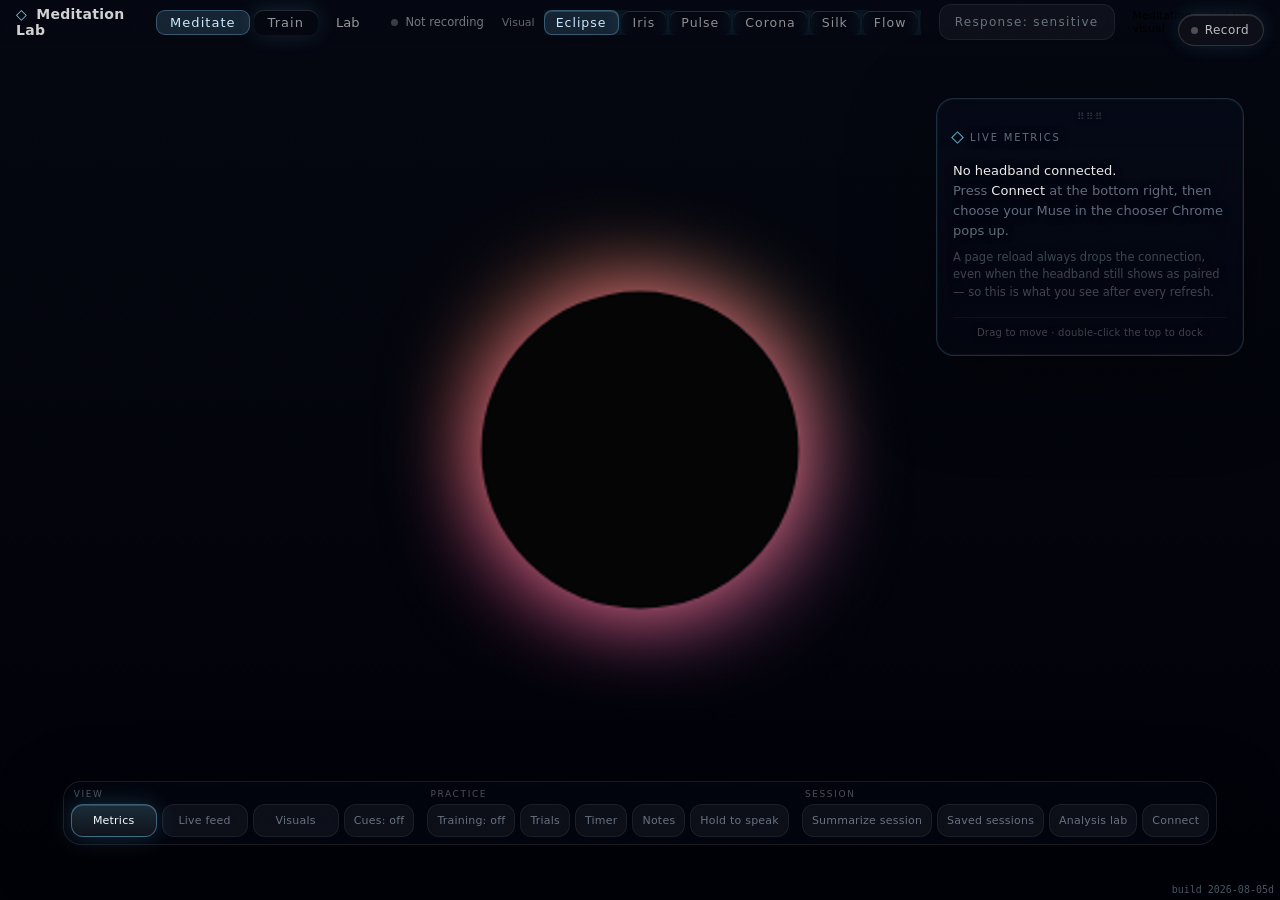
==== commit 9c4e69ee: "The mark rail becomes Marks + History, and one double-click puts a panel back Two things were asked " ====
--- a/public/direct.html
+++ b/public/direct.html
@@ -4,7 +4,7 @@
 <meta charset="utf-8" />
 <meta name="viewport" content="width=device-width, initial-scale=1, viewport-fit=cover" />
 <title>Muse Zen Spike — Direct Bluetooth</title>
-<link rel="stylesheet" href="app.css?v=2026-08-05c">
+<link rel="stylesheet" href="app.css?v=2026-08-05d">
 </head>
 <body>
 <!--
@@ -45,19 +45,8 @@
   <span class="pill" id="barResponse" title="How fast the visual follows the signal">Response: sensitive</span>
   <div id="barStatus" class="dim"></div>
 </header>
-<!--
-  NAMING THE SIT, GIVEN ITS OWN ROW.
-
-  It was an input squeezed into the app bar between the places and the status, which is why it "doesn't
-  look nice" — a 340px box fighting for a 44px bar with five other things, and the thing it holds is a
-  sentence. It gets the full width under the bar now, quiet until touched, with what it is for said in
-  the placeholder rather than in a label taking more space.
--->
-<div id="sitNoteBar">
-  <input id="sitLabel" placeholder="Name this sit — what is true of the whole of it?" maxlength="200"
-    autocomplete="off" />
-  <span id="sitLabelState" class="dim"></span>
-</div>
+<!-- Naming the sit lives in the rail's History tab now, at the top of it, where the rest of what you
+     say about the sit already is. It had a row of its own here for one build. -->
 <canvas id="gl"></canvas>
 <div id="modeBar"></div>
 <div id="patternBar"></div>
@@ -81,7 +70,59 @@
 <!-- Probe response. Five options, one tap, digits 1-5 — it must be answerable
      without reading, because a probe that takes twenty seconds destroys the sit it is
      measuring. -->
-<div id="armedBar" hidden></div>
+<!--
+  THE MARK RAIL, TWO TABS.
+
+  Asked for: "in training, the mark window should just have 2 tabs, one for marks and one for history, and
+  the history should have the general note (overall sit that becomes the name by default) plus other marks
+  and/or notes. the notes and marks should be consolidated."
+
+  Marks and notes were two panels writing to one place. Every tap and every typed note already lands in the
+  same notes store — a tap is a note with a category on it — so showing them in two lists was a split that
+  existed only in the UI, and it meant the record of a sit was somewhere different from the record of what
+  you thought about it. One chronological history, with the general note at the top of it because that note
+  IS the sit's name.
+
+  MARKS is what you press; HISTORY is what has happened. That is also why the tabs fix the column that was
+  scrolling: two short panes instead of one long one.
+
+  #railHistory is STATIC MARKUP, deliberately. It holds textareas, and renderArmedBar rebuilds its pane's
+  innerHTML — which would take a half-typed sentence and the caret with it. Only #railMarks is regenerated.
+-->
+<div id="armedBar" hidden>
+  <div class="railHead">
+    <div class="armedHint"></div>
+    <div class="railTabs" role="tablist">
+      <button class="railTab on" data-rail="marks" role="tab">Marks</button>
+      <button class="railTab" data-rail="history" role="tab">History</button>
+    </div>
+  </div>
+  <div id="railMarks" class="railPane"></div>
+  <div id="railHistory" class="railPane" hidden>
+    <!-- THE GENERAL NOTE, AND IT IS THE NAME. One field, shared with the summary's textarea through
+         saveSitNoteFrom, so the lab has one candidate name for the sit rather than two. -->
+    <div class="railBlock">
+      <div class="sideHead">This whole sit</div>
+      <textarea id="sitLabel" rows="2"
+        placeholder="What was true of all of it? This names the sit."></textarea>
+      <div id="sitLabelState" class="dim"></div>
+    </div>
+    <!-- EVERYTHING THAT HAPPENED, in one list: taps, typed notes and voice notes together, newest first,
+         each deletable. Built by renderNoteList from the notes store, which is where both already went. -->
+    <div class="railBlock">
+      <div class="sideHead">Everything so far</div>
+      <div id="noteList"></div>
+    </div>
+    <div class="railBlock">
+      <textarea id="noteBox" rows="2" placeholder="Add a note…"></textarea>
+      <div class="noteBar">
+        <label class="noteAnchor"><input type="checkbox" id="noteAnchor"> at <b id="noteStamp">—</b></label>
+        <span class="grow"></span>
+        <button id="noteSave">Save</button>
+      </div>
+    </div>
+  </div>
+</div>
 <div id="probeHud" hidden>
   <div id="probeQ">Where was attention <em>just before</em> that sound?</div>
   <div id="probeOpts"></div>
@@ -119,30 +160,9 @@
   <div id="readoutSpan"></div>
   <div id="readoutRows"></div>
 </div>
-  <!-- NOTES AS A PANEL THAT STAYS, not a modal that covers the sit.
-       Asked for: "i want that to be something on the screen that maybe opens and stays there. like if i
-       hit note, there's a space to add a note at t time, or add a general note. then when i click on it
-       again, i see all that in the panel and can still add something new."
-       It was a full-screen overlay over #summary, which meant writing a note hid the visual and the
-       clock — so a note about what was happening had to be written after it stopped happening. -->
-  <div id="notePanel" class="panelClosed">
-    <div id="noteHead">Notes</div>
-    <div id="noteBody">
-      <textarea id="noteBox" placeholder="What's happening? (Ctrl+Enter to save)"></textarea>
-      <div class="noteBar">
-        <label class="noteAnchor"><input type="checkbox" id="noteAnchor"> stamp it at
-          <b id="noteStamp">—</b></label>
-        <span class="grow"></span>
-        <button id="noteSave">Save</button>
-      </div>
-      <div id="noteList"></div>
-      <!-- The arrow-key assignment used to live here and has moved into the mark bar, as asked:
-           "the arrow key assignment makes much more sense from the Mark panel than the notes panel."
-           It is a control over what the marks are; having it here meant opening the panel for
-           writing prose in order to change a key that marks something else. -->
-
-    </div>
-  </div>
+  <!-- The Notes panel is gone: its textarea, its anchor toggle and its list are the History tab of the
+       mark rail now. "the notes and marks should be consolidated" — they were two panels writing to one
+       notes store, so the split existed only on screen. The Notes pill opens that tab. -->
   <div id="dataPanel" class="panelClosed">
     <div id="dataToggle">Live feed</div>
     <!-- MOVED HERE FROM THE METRICS PANEL. It never divided the metrics — MIND / BODY / SIGNAL does that,
@@ -254,7 +274,7 @@
    * shows an old date here while the version string still reads new — which is exactly the mismatch
    * that has been the root cause twice.
    */
-  var BUILD = '2026-08-05c';
+  var BUILD = '2026-08-05d';
   window.__BUILD = BUILD;
   try {
     var stamp = document.createElement('div');
@@ -291,28 +311,28 @@
   });
 }());
 </script>
-<script src="dsp.js?v=2026-08-05c"></script>
+<script src="dsp.js?v=2026-08-05d"></script>
 <!-- A fake headband, only when the URL asks for it (?sim=1). See simdevice.js: it exists so
      "the panels do not open" can be told apart from "the headband is not streaming". -->
-<script src="simdevice.js?v=2026-08-05c"></script>
-<script src="clockcheck.js?v=2026-08-05c"></script>
-<script src="selfcheck.js?v=2026-08-05c"></script>
-<script src="viz-core.js?v=2026-08-05c"></script>
-<script src="visual.js?v=2026-08-05c"></script>
-<script src="chart.js?v=2026-08-05c"></script>
-<script src="summary.js?v=2026-08-05c"></script>
-<script src="cues.js?v=2026-08-05c"></script>
-<script src="metrics.js?v=2026-08-05c"></script>
-<script src="markers.js?v=2026-08-05c"></script>
-<script src="polar.js?v=2026-08-05c"></script>
-<script src="record.js?v=2026-08-05c"></script>
-<script src="export.js?v=2026-08-05c"></script>
-<script src="labels.js?v=2026-08-05c"></script>
-<script src="trials.js?v=2026-08-05c"></script>
-<script src="probes.js?v=2026-08-05c"></script>
-<script src="panels.js?v=2026-08-05c"></script>
+<script src="simdevice.js?v=2026-08-05d"></script>
+<script src="clockcheck.js?v=2026-08-05d"></script>
+<script src="selfcheck.js?v=2026-08-05d"></script>
+<script src="viz-core.js?v=2026-08-05d"></script>
+<script src="visual.js?v=2026-08-05d"></script>
+<script src="chart.js?v=2026-08-05d"></script>
+<script src="summary.js?v=2026-08-05d"></script>
+<script src="cues.js?v=2026-08-05d"></script>
+<script src="metrics.js?v=2026-08-05d"></script>
+<script src="markers.js?v=2026-08-05d"></script>
+<script src="polar.js?v=2026-08-05d"></script>
+<script src="record.js?v=2026-08-05d"></script>
+<script src="export.js?v=2026-08-05d"></script>
+<script src="labels.js?v=2026-08-05d"></script>
+<script src="trials.js?v=2026-08-05d"></script>
+<script src="probes.js?v=2026-08-05d"></script>
+<script src="panels.js?v=2026-08-05d"></script>
 <!-- Only for handing a finished sit to the lab's inbox; the app never reads lab data. -->
-<script src="labstore.js?v=2026-08-05c"></script>
-<script src="app.js?v=2026-08-05c"></script>
+<script src="labstore.js?v=2026-08-05d"></script>
+<script src="app.js?v=2026-08-05d"></script>
 </body>
 </html>
--- a/public/app.css
+++ b/public/app.css
@@ -298,8 +298,14 @@
      other side. 272px is the mockup's left column.
      It also now reads as one panel rather than a floating stack of pills, because it holds a heading, a
      list and a setting, and those need something to belong to. */
+  /* AN EXPLICIT COLOUR, because the rail now holds text that does not bring its own.
+     It never had one: every child was a `.a` chip that set its own colour, so the inherited value was
+     never used and nobody could see that it was BLACK — the page sets no colour on `body` either. The
+     moment the sit's history moved in here, its note rows and headings rendered black on a near-black
+     panel and were invisible. This is the fix, and the reason not to rely on inheritance for a panel. */
   #armedBar { position: fixed; left: 16px; top: 50%; transform: translateY(-50%);
-    width: 272px; max-height: 74vh; overflow-y: auto; z-index: 45; display: flex;
+    color: var(--text-main);
+    width: 272px; max-height: 74vh; overflow: hidden; z-index: 45; display: flex;
     flex-direction: column; gap: 5px; font: 11px/1.4 Inter, system-ui, sans-serif;
     padding: 10px 12px 12px; border-radius: 14px;
     background: rgba(8,10,20,.72); border: 1px solid rgba(255,255,255,.09);
@@ -310,6 +316,11 @@
      pixels each and the arrow editor pushed out of the bottom, rather than the rail scrolling as it was
      told to. Every child keeps its natural height and #armedBar's own overflow-y does the work. */
   #armedBar > * { flex-shrink: 0; }
+  /* EXCEPT THE PANE, which is the one child that MUST shrink: it is the thing that scrolls. With the
+     blanket `flex-shrink: 0` above it kept its natural height inside a rail whose height is fixed by the
+     layout, and the rail's `overflow: hidden` simply cut the bottom off — the Save button under the note
+     box was sliced in half and unreachable. The head and tabs stay put; the pane takes what is left. */
+  #armedBar > .railPane { flex: 1 1 auto; min-height: 0; }
   /* Transparent against the rail rather than each carrying its own dark box — ten stacked translucent
      boxes over a translucent panel is what made these read as stripes over the visual. */
   #armedBar .a { padding: 5px 9px; border-radius: 7px; border: 1px solid transparent;
@@ -329,6 +340,38 @@
   .armedNote { font-size: 10.5px; line-height: 1.45; color: rgba(255,255,255,.45);
     padding: 7px 2px 0; }
   .armedNote b { color: rgba(255,255,255,.72); }
+  /* ---- THE RAIL'S TWO TABS ------------------------------------------------------------------------
+     Marks is what you press, History is what has happened. Two short panes instead of one long column
+     whose arrow-key boxes had fallen below the fold. */
+  .railHead { flex: 0 0 auto; display: flex; flex-direction: column; gap: 8px;
+    padding-bottom: 9px; margin-bottom: 4px; border-bottom: 1px solid rgba(255,255,255,.08); }
+  .railTabs { display: flex; gap: 3px; }
+  .railTab { flex: 1 1 0; font: inherit; font-size: 12px; padding: 6px 4px; cursor: pointer;
+    border-radius: 8px; background: rgba(255,255,255,.04); color: rgba(255,255,255,.55);
+    border: 1px solid transparent; }
+  .railTab:hover { background: rgba(255,255,255,.08); color: rgba(255,255,255,.85); }
+  .railTab.on { background: rgba(125,211,252,.14); color: #cbe9ff;
+    border-color: rgba(125,211,252,.32); }
+  /* The pane scrolls, not the rail, so the tabs stay put while a long history moves under them. */
+  .railPane { flex: 1 1 auto; min-height: 0; overflow-y: auto; display: flex; flex-direction: column;
+    gap: 5px; }
+  .railPane[hidden] { display: none; }
+  .railBlock { display: flex; flex-direction: column; gap: 6px; padding: 4px 0 10px; }
+  .railBlock + .railBlock { border-top: 1px solid rgba(255,255,255,.07); padding-top: 10px; }
+  /* `.sideHead` and `.dim` were only ever defined in the lab's own stylesheet. The rail borrowed the
+     class names and got nothing — an 11px heading in the inherited colour, which on this panel was
+     black. Defined here, matching the lab, so one class means one thing across the two pages. */
+  #armedBar .sideHead { font-size: 10px; letter-spacing: .12em; text-transform: uppercase;
+    color: rgba(255,255,255,.45); }
+  #armedBar .dim { font-size: 10.5px; color: rgba(255,255,255,.42); }
+  #railHistory textarea { width: 100%; box-sizing: border-box; resize: vertical; font: inherit;
+    font-size: 12.5px; padding: 7px 9px; border-radius: 9px; color: rgba(255,255,255,.9);
+    background: rgba(255,255,255,.05); border: 1px solid rgba(255,255,255,.12); }
+  #railHistory textarea:focus { outline: none; border-color: rgba(125,211,252,.45);
+    background: rgba(255,255,255,.10); }
+  #railHistory .noteBar { margin: 0; }
+  #railHistory #noteList { font-size: 12px; }
+  #sitLabelState { font-size: 10.5px; color: rgba(255,255,255,.5); min-height: 13px; }
   #armedBar .a.hot { color: #dfe6ff; border-color: rgba(125,211,252,.38);
     background: rgba(125,211,252,.12); }
   #sumNote { width: 100%; min-height: 70px; resize: vertical; font: inherit; font-size: 13px;
@@ -341,14 +384,23 @@
   .noteBar .grow { flex: 1; }
   .noteAnchor { display: flex; align-items: center; gap: 6px; font-size: 12px; opacity: .8;
     cursor: pointer; user-select: none; }
+  /* `flex-wrap` because a mark's row carries a fourth child — the box for saying what it was — and a
+     272px rail cannot hold a time, a label, a button AND a text box across without truncating the label,
+     which would defeat the point of showing which mark you are about to delete. So the box wraps under. */
   .noteItem { padding: 9px 0; border-bottom: 1px solid rgba(255,255,255,.07);
-    display: flex; gap: 10px; align-items: flex-start; font-size: 13px; }
+    display: flex; flex-wrap: wrap; gap: 6px 10px; align-items: flex-start; font-size: 13px; }
   .noteItem .noteWhen { font: 11px/1.6 ui-monospace, monospace; opacity: .55;
     min-width: 62px; flex: none; }
-  .noteItem .noteText { flex: 1; white-space: pre-wrap; word-break: break-word; }
+  .noteItem .noteText { flex: 1; white-space: pre-wrap; word-break: break-word; min-width: 0; }
   .noteItem .noteX { flex: none; cursor: pointer; opacity: .35; padding: 0 4px;
     background: none; border: 0; color: inherit; font: inherit; }
   .noteItem .noteX:hover { opacity: .9; }
+  .noteItem .noteEdit { flex: 1 0 100%; box-sizing: border-box; width: 100%; font: inherit;
+    font-size: 11.5px; padding: 4px 7px; border-radius: 6px; color: rgba(255,255,255,.88);
+    background: rgba(255,255,255,.05); border: 1px solid rgba(255,255,255,.10); }
+  .noteItem .noteEdit::placeholder { color: rgba(255,255,255,.3); }
+  .noteItem .noteEdit:focus { outline: none; border-color: rgba(125,211,252,.45);
+    background: rgba(255,255,255,.10); }
   /* Saved-session rows inside the summary overlay. */
   .sesRow { display: flex; align-items: center; gap: 10px; padding: 8px 0;
     border-bottom: 1px solid rgba(255,255,255,.07); font-size: 13px; }
@@ -376,29 +428,14 @@
   /* The notes panel. Left side, opposite the metrics readout, so both can be open at once — the whole
      point of it not being a modal is that a note gets written while the thing it describes is on
      screen. Draggable like the rest; see DRAGGABLE_PANELS in app.js. */
-  #notePanel { position: absolute; left: 4vmin; top: 11vmin; width: 340px; max-width: 42vw;
-    max-height: calc(100vh - 11vmin - 110px); overflow-y: auto; padding: 14px;
-    color: var(--text-muted); font-size: 12.5px;
-    background: linear-gradient(180deg, var(--glass), rgba(5,8,18,.32));
-    border: 1px solid var(--glass-line); border-radius: 18px;
-    box-shadow: 0 0 0 1px rgba(255,255,255,.035) inset, 0 24px 90px rgba(0,0,0,.38);
-    backdrop-filter: blur(18px) saturate(125%); -webkit-backdrop-filter: blur(18px) saturate(125%);
-    opacity: 0; transition: opacity .35s, transform .3s, visibility .35s; z-index: 9; }
-  #notePanel.show { opacity: 1; }
-  #notePanel.panelClosed { opacity: 0; transform: translateY(10px); pointer-events: none;
-    visibility: hidden; }
-  #noteHead { letter-spacing: .16em; text-transform: uppercase; font-size: 10px;
-    color: var(--text-muted); margin-bottom: 10px; }
-  #notePanel textarea { width: 100%; min-height: 70px; resize: vertical; font: inherit;
-    font-size: 12.5px; padding: 9px 10px; border-radius: 10px; color: inherit;
-    background: rgba(255,255,255,.05); border: 1px solid rgba(255,255,255,.13); }
-  #notePanel .noteBar { display: flex; align-items: center; gap: 8px; margin: 8px 0 4px; }
-  #notePanel .grow { flex: 1 1 auto; }
-  #notePanel button { font: inherit; font-size: 12px; padding: 6px 14px; border-radius: 9px;
+  /* THE NOTES PANEL IS GONE. It was a second floating box holding a textarea and a list of the sit's
+     notes, alongside a separate list of the sit's marks — three places for one sit's record. It is now the
+     History tab of the mark rail, so the styles that were on `#notePanel` belong to `#railHistory` and
+     live with the rest of the rail below. What is kept here is what the History tab still uses. */
+  #noteList { margin-top: 2px; }
+  .noteBar button { font: inherit; font-size: 12px; padding: 6px 14px; border-radius: 9px;
     cursor: pointer; color: #cbe9ff; background: rgba(125,211,252,.16);
     border: 1px solid rgba(125,211,252,.4); }
-  #notePanel .noteAnchor { display: flex; align-items: center; gap: 5px; font-size: 11.5px; }
-  #noteList { margin-top: 8px; max-height: 34vh; overflow-y: auto; }
   #dataPanel.show { opacity: 1; }
   #dataPanel.panelClosed { opacity: 0; transform: translateY(10px); pointer-events: none; visibility: hidden; }
   #dataToggle { cursor: pointer; user-select: none; letter-spacing: .16em; margin-bottom: 10px;
@@ -825,28 +862,11 @@
   /* The arrow-key assignment, now inside the mark rail. Its own block under the categories, separated,
      because it is a setting rather than one of the things you press. `min-width: 0` so its long legend
      wraps inside the rail instead of widening it — see the note on #armedBar's fixed width. */
-  /* THIS SIT'S MARKS, in the rail. A row per mark: when, what, a note field and a delete. The note field
-     is on its own line because a 272px rail cannot hold a time, a label, a button and a text box across,
-     and truncating the label would defeat the point of showing what the mark was. */
-  #markList { flex: 0 0 auto; min-width: 0; margin-top: 10px; padding-top: 10px;
-    border-top: 1px solid rgba(255,255,255,.09); max-height: 34vh; overflow-y: auto; }
-  .markListEmpty { font-size: 11px; line-height: 1.5; color: rgba(255,255,255,.4); }
-  .markRow { display: grid; grid-template-columns: auto 1fr auto; gap: 4px 8px;
-    align-items: center; padding: 5px 0; border-bottom: 1px solid rgba(255,255,255,.05); }
-  .markRow:last-child { border-bottom: none; }
-  .markWhen { font: 11px ui-monospace, monospace; color: rgba(255,255,255,.5);
-    font-variant-numeric: tabular-nums; }
-  .markKind { font-size: 11.5px; color: rgba(255,255,255,.78); overflow: hidden;
-    text-overflow: ellipsis; white-space: nowrap; }
-  .markX { grid-column: 3; background: none; border: none; cursor: pointer; padding: 0 4px;
-    font-size: 14px; line-height: 1; color: rgba(255,255,255,.35); }
-  .markX:hover { color: #ff8f8f; }
-  .markNote { grid-column: 1 / -1; width: 100%; font: inherit; font-size: 11.5px;
-    padding: 4px 7px; border-radius: 6px; color: rgba(255,255,255,.88);
-    background: rgba(255,255,255,.05); border: 1px solid rgba(255,255,255,.10); }
-  .markNote::placeholder { color: rgba(255,255,255,.3); }
-  .markNote:focus { outline: none; border-color: rgba(125,211,252,.45);
-    background: rgba(255,255,255,.10); }
+  /* THIS SIT'S MARKS ARE NOW THE HISTORY TAB'S LIST — one list of everything that happened, taps and
+     typed notes together, asked for as "the notes and marks should be consolidated". The separate
+     `#markList` and its `.markRow` are gone; `.noteItem` above carries the row, including the field for
+     saying what a mark was. Kept here as a pointer, because a second list of the same events reappearing
+     is the mistake this replaced. */
   .arrowEditor { flex: 0 0 auto; min-width: 0; margin-top: 10px; padding-top: 10px;
     border-top: 1px solid rgba(255,255,255,.09); }
   /* Four slots across, glyph over box. Beside each other they wrapped into two rows in a 272px rail,
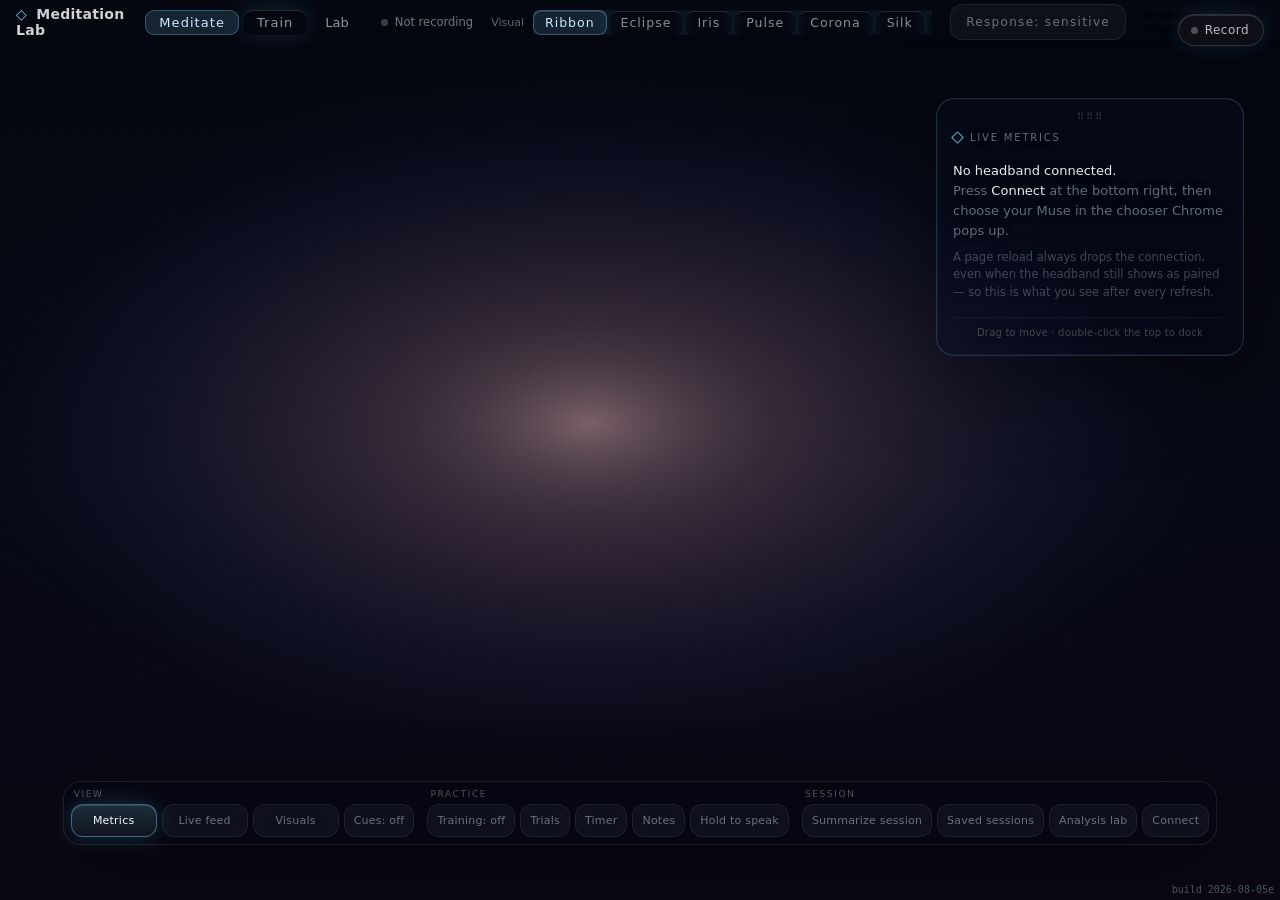
==== commit aca4a6ce: "Bump the cache-bust version so the new visual actually reaches the browser The app is served from Gi" ====
--- a/public/direct.html
+++ b/public/direct.html
@@ -4,7 +4,7 @@
 <meta charset="utf-8" />
 <meta name="viewport" content="width=device-width, initial-scale=1, viewport-fit=cover" />
 <title>Muse Zen Spike — Direct Bluetooth</title>
-<link rel="stylesheet" href="app.css?v=2026-08-05d">
+<link rel="stylesheet" href="app.css?v=2026-08-05e">
 </head>
 <body>
 <!--
@@ -274,7 +274,7 @@
    * shows an old date here while the version string still reads new — which is exactly the mismatch
    * that has been the root cause twice.
    */
-  var BUILD = '2026-08-05d';
+  var BUILD = '2026-08-05e';
   window.__BUILD = BUILD;
   try {
     var stamp = document.createElement('div');
@@ -311,28 +311,28 @@
   });
 }());
 </script>
-<script src="dsp.js?v=2026-08-05d"></script>
+<script src="dsp.js?v=2026-08-05e"></script>
 <!-- A fake headband, only when the URL asks for it (?sim=1). See simdevice.js: it exists so
      "the panels do not open" can be told apart from "the headband is not streaming". -->
-<script src="simdevice.js?v=2026-08-05d"></script>
-<script src="clockcheck.js?v=2026-08-05d"></script>
-<script src="selfcheck.js?v=2026-08-05d"></script>
-<script src="viz-core.js?v=2026-08-05d"></script>
-<script src="visual.js?v=2026-08-05d"></script>
-<script src="chart.js?v=2026-08-05d"></script>
-<script src="summary.js?v=2026-08-05d"></script>
-<script src="cues.js?v=2026-08-05d"></script>
-<script src="metrics.js?v=2026-08-05d"></script>
-<script src="markers.js?v=2026-08-05d"></script>
-<script src="polar.js?v=2026-08-05d"></script>
-<script src="record.js?v=2026-08-05d"></script>
-<script src="export.js?v=2026-08-05d"></script>
-<script src="labels.js?v=2026-08-05d"></script>
-<script src="trials.js?v=2026-08-05d"></script>
-<script src="probes.js?v=2026-08-05d"></script>
-<script src="panels.js?v=2026-08-05d"></script>
+<script src="simdevice.js?v=2026-08-05e"></script>
+<script src="clockcheck.js?v=2026-08-05e"></script>
+<script src="selfcheck.js?v=2026-08-05e"></script>
+<script src="viz-core.js?v=2026-08-05e"></script>
+<script src="visual.js?v=2026-08-05e"></script>
+<script src="chart.js?v=2026-08-05e"></script>
+<script src="summary.js?v=2026-08-05e"></script>
+<script src="cues.js?v=2026-08-05e"></script>
+<script src="metrics.js?v=2026-08-05e"></script>
+<script src="markers.js?v=2026-08-05e"></script>
+<script src="polar.js?v=2026-08-05e"></script>
+<script src="record.js?v=2026-08-05e"></script>
+<script src="export.js?v=2026-08-05e"></script>
+<script src="labels.js?v=2026-08-05e"></script>
+<script src="trials.js?v=2026-08-05e"></script>
+<script src="probes.js?v=2026-08-05e"></script>
+<script src="panels.js?v=2026-08-05e"></script>
 <!-- Only for handing a finished sit to the lab's inbox; the app never reads lab data. -->
-<script src="labstore.js?v=2026-08-05d"></script>
-<script src="app.js?v=2026-08-05d"></script>
+<script src="labstore.js?v=2026-08-05e"></script>
+<script src="app.js?v=2026-08-05e"></script>
 </body>
 </html>
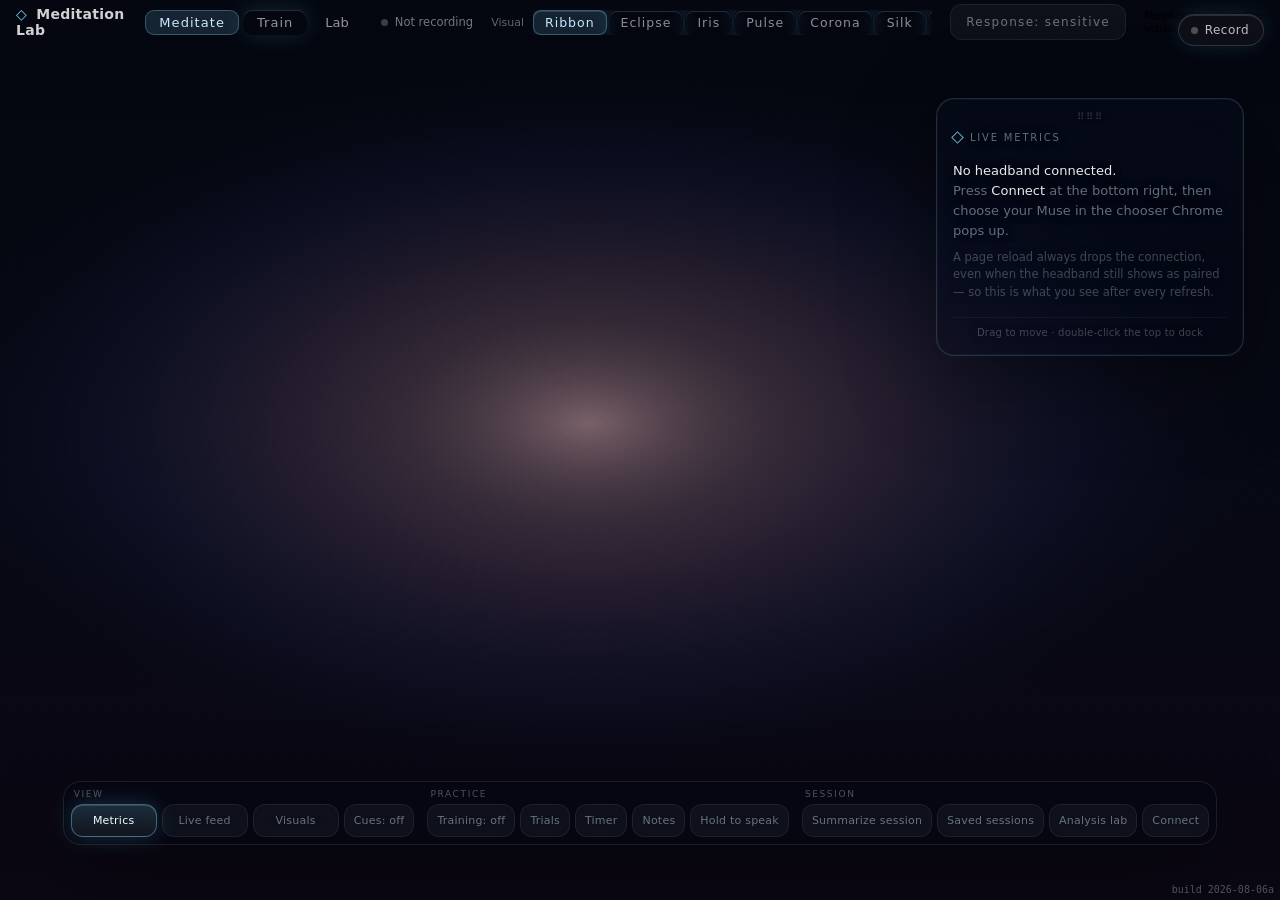
==== commit 9197e7cf: "The composites become absolute band shares, and a lost stream reads as lost Driven by four real reco" ====
--- a/public/direct.html
+++ b/public/direct.html
@@ -4,7 +4,7 @@
 <meta charset="utf-8" />
 <meta name="viewport" content="width=device-width, initial-scale=1, viewport-fit=cover" />
 <title>Muse Zen Spike — Direct Bluetooth</title>
-<link rel="stylesheet" href="app.css?v=2026-08-05e">
+<link rel="stylesheet" href="app.css?v=2026-08-06a">
 </head>
 <body>
 <!--
@@ -274,7 +274,7 @@
    * shows an old date here while the version string still reads new — which is exactly the mismatch
    * that has been the root cause twice.
    */
-  var BUILD = '2026-08-05e';
+  var BUILD = '2026-08-06a';
   window.__BUILD = BUILD;
   try {
     var stamp = document.createElement('div');
@@ -311,28 +311,28 @@
   });
 }());
 </script>
-<script src="dsp.js?v=2026-08-05e"></script>
+<script src="dsp.js?v=2026-08-06a"></script>
 <!-- A fake headband, only when the URL asks for it (?sim=1). See simdevice.js: it exists so
      "the panels do not open" can be told apart from "the headband is not streaming". -->
-<script src="simdevice.js?v=2026-08-05e"></script>
-<script src="clockcheck.js?v=2026-08-05e"></script>
-<script src="selfcheck.js?v=2026-08-05e"></script>
-<script src="viz-core.js?v=2026-08-05e"></script>
-<script src="visual.js?v=2026-08-05e"></script>
-<script src="chart.js?v=2026-08-05e"></script>
-<script src="summary.js?v=2026-08-05e"></script>
-<script src="cues.js?v=2026-08-05e"></script>
-<script src="metrics.js?v=2026-08-05e"></script>
-<script src="markers.js?v=2026-08-05e"></script>
-<script src="polar.js?v=2026-08-05e"></script>
-<script src="record.js?v=2026-08-05e"></script>
-<script src="export.js?v=2026-08-05e"></script>
-<script src="labels.js?v=2026-08-05e"></script>
-<script src="trials.js?v=2026-08-05e"></script>
-<script src="probes.js?v=2026-08-05e"></script>
-<script src="panels.js?v=2026-08-05e"></script>
+<script src="simdevice.js?v=2026-08-06a"></script>
+<script src="clockcheck.js?v=2026-08-06a"></script>
+<script src="selfcheck.js?v=2026-08-06a"></script>
+<script src="viz-core.js?v=2026-08-06a"></script>
+<script src="visual.js?v=2026-08-06a"></script>
+<script src="chart.js?v=2026-08-06a"></script>
+<script src="summary.js?v=2026-08-06a"></script>
+<script src="cues.js?v=2026-08-06a"></script>
+<script src="metrics.js?v=2026-08-06a"></script>
+<script src="markers.js?v=2026-08-06a"></script>
+<script src="polar.js?v=2026-08-06a"></script>
+<script src="record.js?v=2026-08-06a"></script>
+<script src="export.js?v=2026-08-06a"></script>
+<script src="labels.js?v=2026-08-06a"></script>
+<script src="trials.js?v=2026-08-06a"></script>
+<script src="probes.js?v=2026-08-06a"></script>
+<script src="panels.js?v=2026-08-06a"></script>
 <!-- Only for handing a finished sit to the lab's inbox; the app never reads lab data. -->
-<script src="labstore.js?v=2026-08-05e"></script>
-<script src="app.js?v=2026-08-05e"></script>
+<script src="labstore.js?v=2026-08-06a"></script>
+<script src="app.js?v=2026-08-06a"></script>
 </body>
 </html>
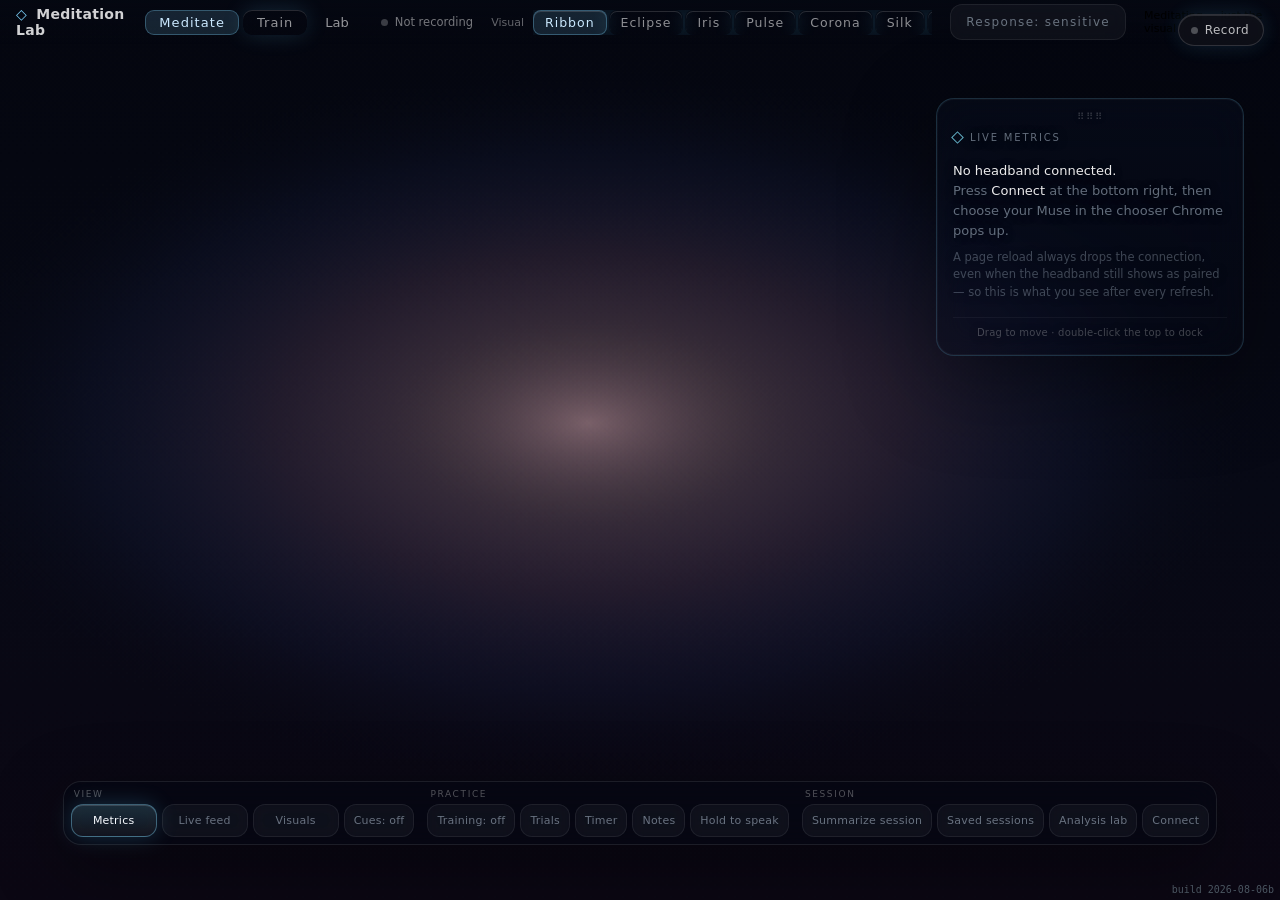
==== commit 9c083e5e: "Calm stops pinning, and Flow plots any mix with its labels at the heads THE CEILING. Reported straig" ====
--- a/public/direct.html
+++ b/public/direct.html
@@ -4,7 +4,7 @@
 <meta charset="utf-8" />
 <meta name="viewport" content="width=device-width, initial-scale=1, viewport-fit=cover" />
 <title>Muse Zen Spike — Direct Bluetooth</title>
-<link rel="stylesheet" href="app.css?v=2026-08-06a">
+<link rel="stylesheet" href="app.css?v=2026-08-06b">
 </head>
 <body>
 <!--
@@ -169,10 +169,11 @@
          and better — but it does decide which lines this chart plots, which is a real job. Reported as
          "i dont think the sensors and composites makes sense with the content on it... calm is on sensors
          (it's a composite)". -->
-    <div id="viewSwitch">
-      <span class="pill active" data-view="sensors">Sensors</span>
-      <span class="pill" data-view="composites">Composites</span>
-    </div>
+    <!-- THE SERIES PICKER. Presets on the first row, then one toggle per signal grouped by family, so
+         any mix of electrodes, composites and body signals can be on the graph at once — asked for as
+         "be able to choose which metrics to show, and possibly even all ... on the same graph". The old
+         two-pill Sensors/Composites switch is the first two presets. Rendered by renderViewSwitch(). -->
+    <div id="viewSwitch"></div>
     <div id="dataBody">
       <canvas id="chartCanvas" width="320" height="140"></canvas>
       <div id="legend"></div>
@@ -274,7 +275,7 @@
    * shows an old date here while the version string still reads new — which is exactly the mismatch
    * that has been the root cause twice.
    */
-  var BUILD = '2026-08-06a';
+  var BUILD = '2026-08-06b';
   window.__BUILD = BUILD;
   try {
     var stamp = document.createElement('div');
@@ -311,28 +312,28 @@
   });
 }());
 </script>
-<script src="dsp.js?v=2026-08-06a"></script>
+<script src="dsp.js?v=2026-08-06b"></script>
 <!-- A fake headband, only when the URL asks for it (?sim=1). See simdevice.js: it exists so
      "the panels do not open" can be told apart from "the headband is not streaming". -->
-<script src="simdevice.js?v=2026-08-06a"></script>
-<script src="clockcheck.js?v=2026-08-06a"></script>
-<script src="selfcheck.js?v=2026-08-06a"></script>
-<script src="viz-core.js?v=2026-08-06a"></script>
-<script src="visual.js?v=2026-08-06a"></script>
-<script src="chart.js?v=2026-08-06a"></script>
-<script src="summary.js?v=2026-08-06a"></script>
-<script src="cues.js?v=2026-08-06a"></script>
-<script src="metrics.js?v=2026-08-06a"></script>
-<script src="markers.js?v=2026-08-06a"></script>
-<script src="polar.js?v=2026-08-06a"></script>
-<script src="record.js?v=2026-08-06a"></script>
-<script src="export.js?v=2026-08-06a"></script>
-<script src="labels.js?v=2026-08-06a"></script>
-<script src="trials.js?v=2026-08-06a"></script>
-<script src="probes.js?v=2026-08-06a"></script>
-<script src="panels.js?v=2026-08-06a"></script>
+<script src="simdevice.js?v=2026-08-06b"></script>
+<script src="clockcheck.js?v=2026-08-06b"></script>
+<script src="selfcheck.js?v=2026-08-06b"></script>
+<script src="viz-core.js?v=2026-08-06b"></script>
+<script src="visual.js?v=2026-08-06b"></script>
+<script src="chart.js?v=2026-08-06b"></script>
+<script src="summary.js?v=2026-08-06b"></script>
+<script src="cues.js?v=2026-08-06b"></script>
+<script src="metrics.js?v=2026-08-06b"></script>
+<script src="markers.js?v=2026-08-06b"></script>
+<script src="polar.js?v=2026-08-06b"></script>
+<script src="record.js?v=2026-08-06b"></script>
+<script src="export.js?v=2026-08-06b"></script>
+<script src="labels.js?v=2026-08-06b"></script>
+<script src="trials.js?v=2026-08-06b"></script>
+<script src="probes.js?v=2026-08-06b"></script>
+<script src="panels.js?v=2026-08-06b"></script>
 <!-- Only for handing a finished sit to the lab's inbox; the app never reads lab data. -->
-<script src="labstore.js?v=2026-08-06a"></script>
-<script src="app.js?v=2026-08-06a"></script>
+<script src="labstore.js?v=2026-08-06b"></script>
+<script src="app.js?v=2026-08-06b"></script>
 </body>
 </html>
--- a/public/app.css
+++ b/public/app.css
@@ -436,6 +436,27 @@
   .noteBar button { font: inherit; font-size: 12px; padding: 6px 14px; border-radius: 9px;
     cursor: pointer; color: #cbe9ff; background: rgba(125,211,252,.16);
     border: 1px solid rgba(125,211,252,.4); }
+  /* ---- THE SERIES PICKER ---------------------------------------------------------------------------
+     Four presets, then one small toggle per signal grouped by family. Colour comes from the series
+     itself (`--c`, set inline from VizCore.FLOW_SERIES) so the swatch on the toggle and the line on the
+     graph cannot disagree — the same rule the legend follows. */
+  .sPresets { display: flex; flex-wrap: wrap; gap: 5px; margin-bottom: 5px; }
+  .sRow { display: flex; flex-wrap: wrap; align-items: center; gap: 4px; margin-bottom: 2px; }
+  .sFam { font-size: 9px; letter-spacing: .1em; text-transform: uppercase; font-weight: 600;
+    color: rgba(255,255,255,.32); margin-left: 4px; }
+  .sFam:first-child { margin-left: 0; }
+  .sMore { font-family: ui-monospace, monospace; letter-spacing: 0; padding-left: 8px; padding-right: 8px; }
+  #viewSwitch .sRow[hidden] { display: none; }
+  .sPick { font-size: 11px; line-height: 1; padding: 4px 7px 4px 16px; border-radius: 7px; cursor: pointer;
+    position: relative; user-select: none; color: rgba(255,255,255,.5);
+    background: rgba(255,255,255,.04); border: 1px solid transparent; }
+  /* The swatch, as a dot inside the padding rather than a separate element — one node per toggle. */
+  .sPick::before { content: ''; position: absolute; left: 6px; top: 50%; width: 6px; height: 6px;
+    margin-top: -3px; border-radius: 50%; background: var(--c, #888); opacity: .35; }
+  .sPick:hover { background: rgba(255,255,255,.09); color: rgba(255,255,255,.8); }
+  .sPick.on { color: rgba(255,255,255,.94); background: rgba(255,255,255,.10);
+    border-color: color-mix(in srgb, var(--c, #888) 45%, transparent); }
+  .sPick.on::before { opacity: 1; box-shadow: 0 0 6px var(--c, #888); }
   #dataPanel.show { opacity: 1; }
   #dataPanel.panelClosed { opacity: 0; transform: translateY(10px); pointer-events: none; visibility: hidden; }
   #dataToggle { cursor: pointer; user-select: none; letter-spacing: .16em; margin-bottom: 10px;
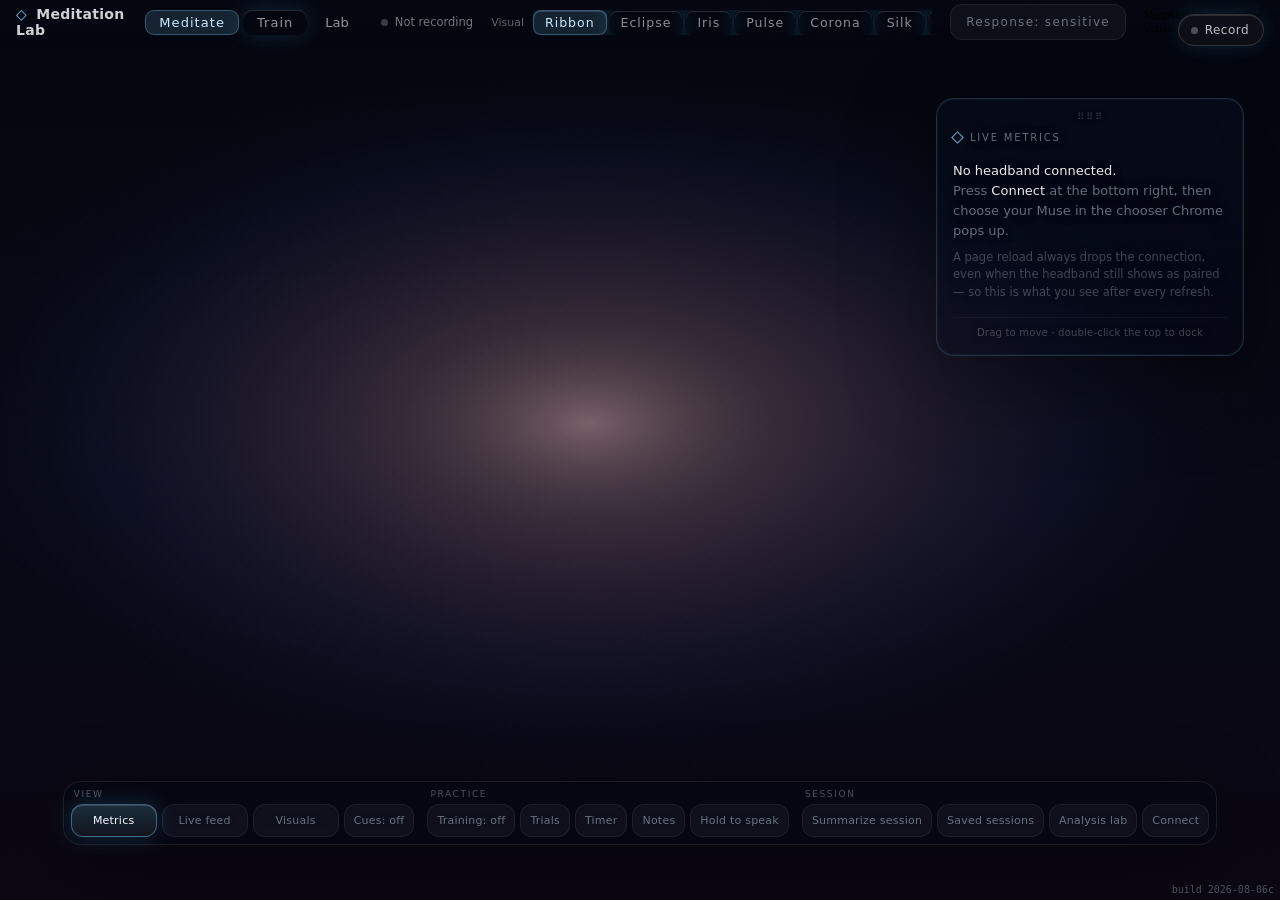
==== commit 1d2441f6: "A breathing rate from the temple PPG must say it came from the temple PPG Found while checking the p" ====
--- a/public/direct.html
+++ b/public/direct.html
@@ -4,7 +4,7 @@
 <meta charset="utf-8" />
 <meta name="viewport" content="width=device-width, initial-scale=1, viewport-fit=cover" />
 <title>Muse Zen Spike — Direct Bluetooth</title>
-<link rel="stylesheet" href="app.css?v=2026-08-06b">
+<link rel="stylesheet" href="app.css?v=2026-08-06c">
 </head>
 <body>
 <!--
@@ -275,7 +275,7 @@
    * shows an old date here while the version string still reads new — which is exactly the mismatch
    * that has been the root cause twice.
    */
-  var BUILD = '2026-08-06b';
+  var BUILD = '2026-08-06c';
   window.__BUILD = BUILD;
   try {
     var stamp = document.createElement('div');
@@ -312,28 +312,28 @@
   });
 }());
 </script>
-<script src="dsp.js?v=2026-08-06b"></script>
+<script src="dsp.js?v=2026-08-06c"></script>
 <!-- A fake headband, only when the URL asks for it (?sim=1). See simdevice.js: it exists so
      "the panels do not open" can be told apart from "the headband is not streaming". -->
-<script src="simdevice.js?v=2026-08-06b"></script>
-<script src="clockcheck.js?v=2026-08-06b"></script>
-<script src="selfcheck.js?v=2026-08-06b"></script>
-<script src="viz-core.js?v=2026-08-06b"></script>
-<script src="visual.js?v=2026-08-06b"></script>
-<script src="chart.js?v=2026-08-06b"></script>
-<script src="summary.js?v=2026-08-06b"></script>
-<script src="cues.js?v=2026-08-06b"></script>
-<script src="metrics.js?v=2026-08-06b"></script>
-<script src="markers.js?v=2026-08-06b"></script>
-<script src="polar.js?v=2026-08-06b"></script>
-<script src="record.js?v=2026-08-06b"></script>
-<script src="export.js?v=2026-08-06b"></script>
-<script src="labels.js?v=2026-08-06b"></script>
-<script src="trials.js?v=2026-08-06b"></script>
-<script src="probes.js?v=2026-08-06b"></script>
-<script src="panels.js?v=2026-08-06b"></script>
+<script src="simdevice.js?v=2026-08-06c"></script>
+<script src="clockcheck.js?v=2026-08-06c"></script>
+<script src="selfcheck.js?v=2026-08-06c"></script>
+<script src="viz-core.js?v=2026-08-06c"></script>
+<script src="visual.js?v=2026-08-06c"></script>
+<script src="chart.js?v=2026-08-06c"></script>
+<script src="summary.js?v=2026-08-06c"></script>
+<script src="cues.js?v=2026-08-06c"></script>
+<script src="metrics.js?v=2026-08-06c"></script>
+<script src="markers.js?v=2026-08-06c"></script>
+<script src="polar.js?v=2026-08-06c"></script>
+<script src="record.js?v=2026-08-06c"></script>
+<script src="export.js?v=2026-08-06c"></script>
+<script src="labels.js?v=2026-08-06c"></script>
+<script src="trials.js?v=2026-08-06c"></script>
+<script src="probes.js?v=2026-08-06c"></script>
+<script src="panels.js?v=2026-08-06c"></script>
 <!-- Only for handing a finished sit to the lab's inbox; the app never reads lab data. -->
-<script src="labstore.js?v=2026-08-06b"></script>
-<script src="app.js?v=2026-08-06b"></script>
+<script src="labstore.js?v=2026-08-06c"></script>
+<script src="app.js?v=2026-08-06c"></script>
 </body>
 </html>
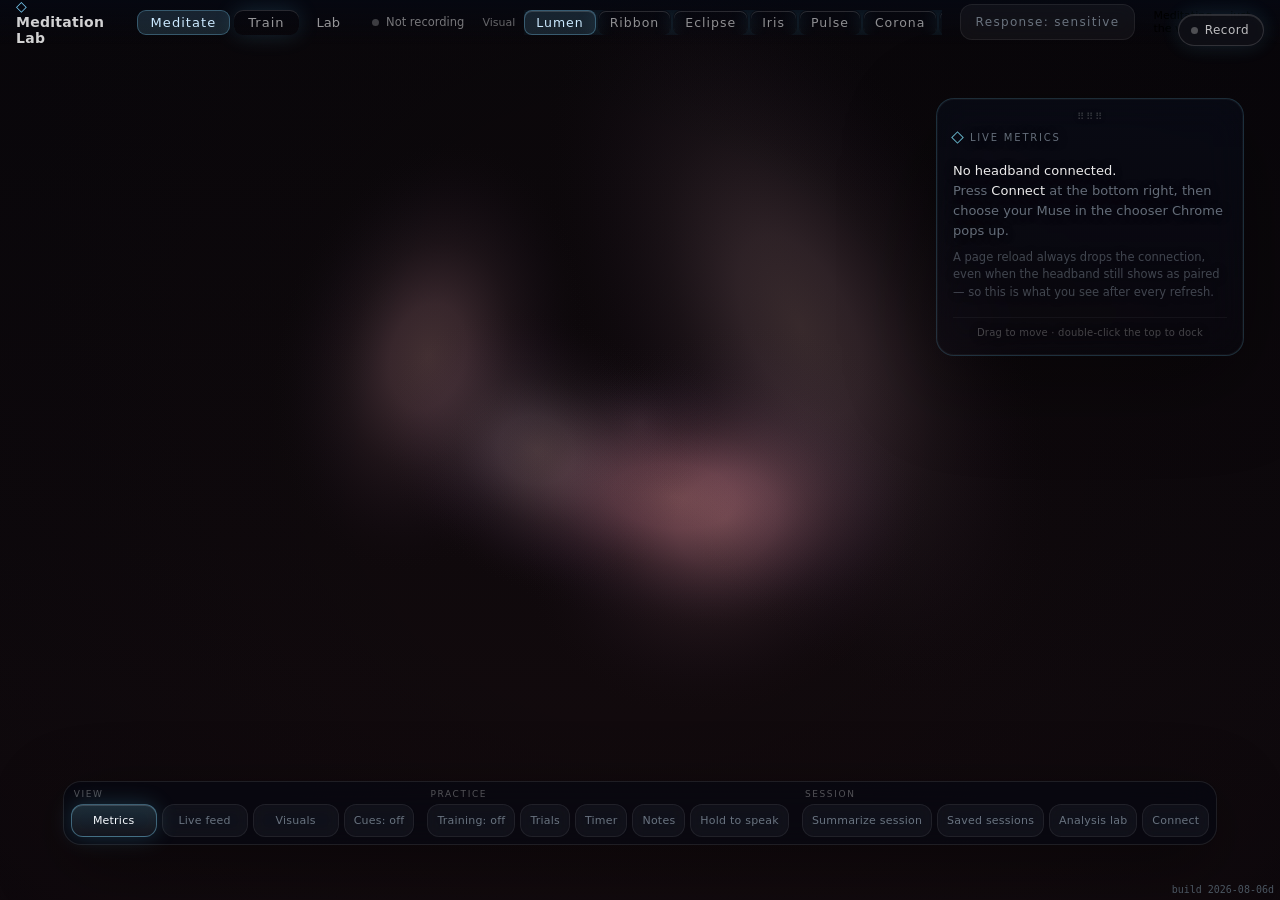
==== commit 1734fa98: "Lumen: an abstract field for Meditate, and Ribbon's chop traced to its cause Reported: "that new vis" ====
--- a/public/direct.html
+++ b/public/direct.html
@@ -4,7 +4,7 @@
 <meta charset="utf-8" />
 <meta name="viewport" content="width=device-width, initial-scale=1, viewport-fit=cover" />
 <title>Muse Zen Spike — Direct Bluetooth</title>
-<link rel="stylesheet" href="app.css?v=2026-08-06c">
+<link rel="stylesheet" href="app.css?v=2026-08-06d">
 </head>
 <body>
 <!--
@@ -275,7 +275,7 @@
    * shows an old date here while the version string still reads new — which is exactly the mismatch
    * that has been the root cause twice.
    */
-  var BUILD = '2026-08-06c';
+  var BUILD = '2026-08-06d';
   window.__BUILD = BUILD;
   try {
     var stamp = document.createElement('div');
@@ -312,28 +312,28 @@
   });
 }());
 </script>
-<script src="dsp.js?v=2026-08-06c"></script>
+<script src="dsp.js?v=2026-08-06d"></script>
 <!-- A fake headband, only when the URL asks for it (?sim=1). See simdevice.js: it exists so
      "the panels do not open" can be told apart from "the headband is not streaming". -->
-<script src="simdevice.js?v=2026-08-06c"></script>
-<script src="clockcheck.js?v=2026-08-06c"></script>
-<script src="selfcheck.js?v=2026-08-06c"></script>
-<script src="viz-core.js?v=2026-08-06c"></script>
-<script src="visual.js?v=2026-08-06c"></script>
-<script src="chart.js?v=2026-08-06c"></script>
-<script src="summary.js?v=2026-08-06c"></script>
-<script src="cues.js?v=2026-08-06c"></script>
-<script src="metrics.js?v=2026-08-06c"></script>
-<script src="markers.js?v=2026-08-06c"></script>
-<script src="polar.js?v=2026-08-06c"></script>
-<script src="record.js?v=2026-08-06c"></script>
-<script src="export.js?v=2026-08-06c"></script>
-<script src="labels.js?v=2026-08-06c"></script>
-<script src="trials.js?v=2026-08-06c"></script>
-<script src="probes.js?v=2026-08-06c"></script>
-<script src="panels.js?v=2026-08-06c"></script>
+<script src="simdevice.js?v=2026-08-06d"></script>
+<script src="clockcheck.js?v=2026-08-06d"></script>
+<script src="selfcheck.js?v=2026-08-06d"></script>
+<script src="viz-core.js?v=2026-08-06d"></script>
+<script src="visual.js?v=2026-08-06d"></script>
+<script src="chart.js?v=2026-08-06d"></script>
+<script src="summary.js?v=2026-08-06d"></script>
+<script src="cues.js?v=2026-08-06d"></script>
+<script src="metrics.js?v=2026-08-06d"></script>
+<script src="markers.js?v=2026-08-06d"></script>
+<script src="polar.js?v=2026-08-06d"></script>
+<script src="record.js?v=2026-08-06d"></script>
+<script src="export.js?v=2026-08-06d"></script>
+<script src="labels.js?v=2026-08-06d"></script>
+<script src="trials.js?v=2026-08-06d"></script>
+<script src="probes.js?v=2026-08-06d"></script>
+<script src="panels.js?v=2026-08-06d"></script>
 <!-- Only for handing a finished sit to the lab's inbox; the app never reads lab data. -->
-<script src="labstore.js?v=2026-08-06c"></script>
-<script src="app.js?v=2026-08-06c"></script>
+<script src="labstore.js?v=2026-08-06d"></script>
+<script src="app.js?v=2026-08-06d"></script>
 </body>
 </html>
